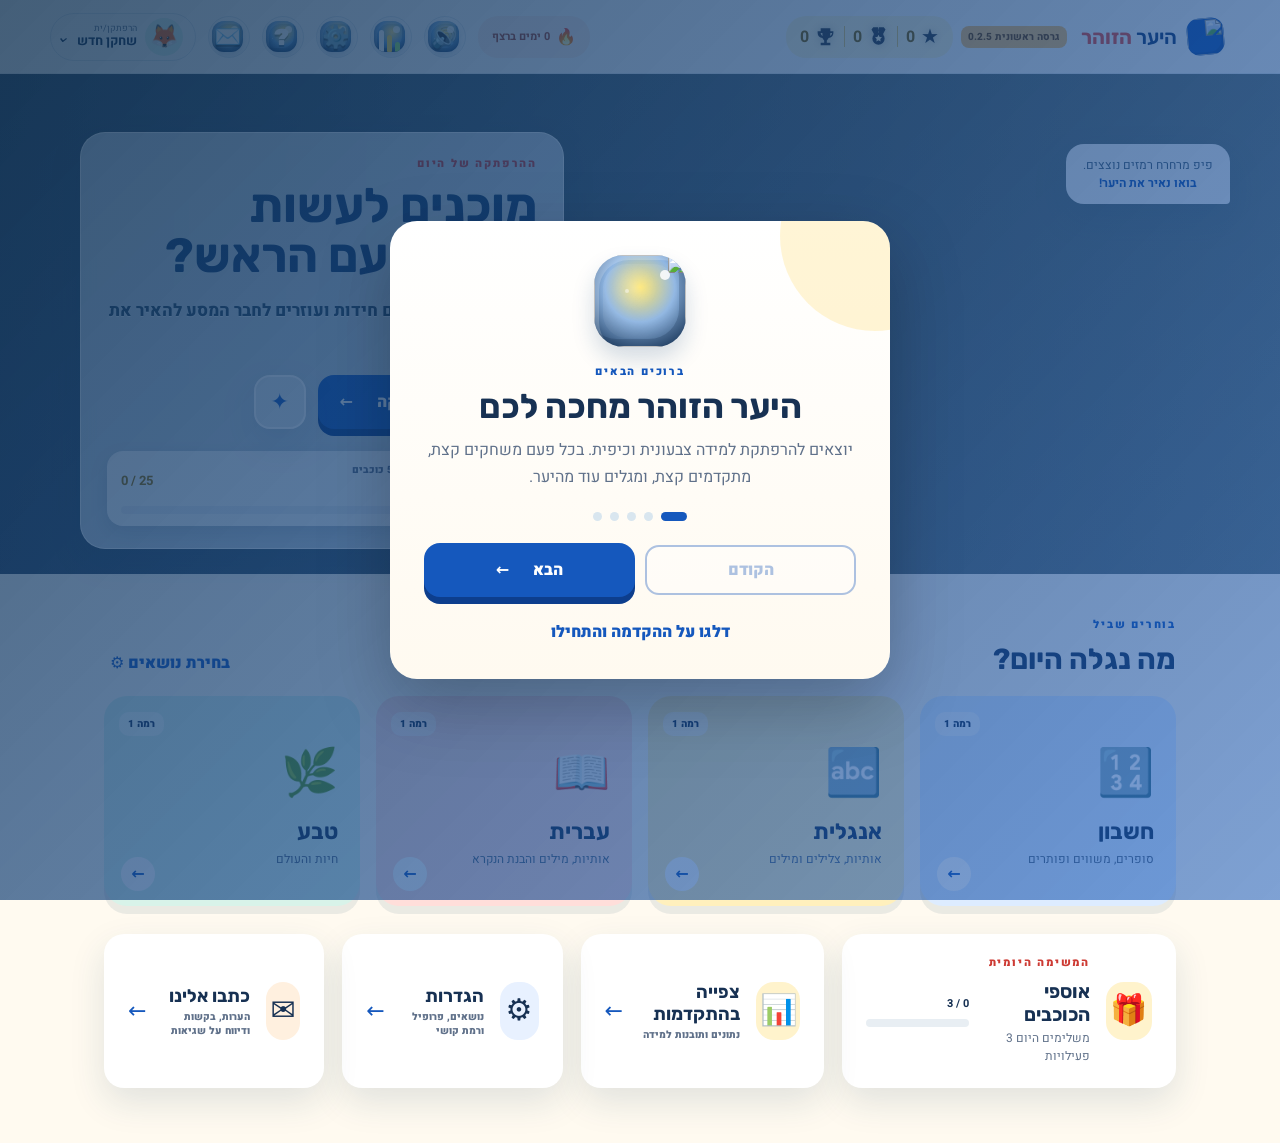
==== index.html @ b0df906d "Release 0.2.5: refine sharing prompts and game labels" ====
<!doctype html>
<html lang="he" dir="rtl">
<head>
  <meta charset="UTF-8">
  <meta name="viewport" content="width=device-width, initial-scale=1.0">
  <meta name="theme-color" content="#185abd">
  <meta name="apple-mobile-web-app-capable" content="yes">
  <meta name="apple-mobile-web-app-status-bar-style" content="default">
  <meta name="apple-mobile-web-app-title" content="היער הזוהר">
  <title>ההרפתקה ביער הזוהר</title>
  <link rel="icon" type="image/png" href="assets/app-icon-star-forest.png">
  <link rel="apple-touch-icon" href="assets/app-icon-star-forest.png">
  <link rel="manifest" href="manifest.webmanifest?v=0.2.5">
  <link rel="preconnect" href="https://fonts.googleapis.com">
  <link rel="preconnect" href="https://fonts.gstatic.com" crossorigin>
  <link href="https://fonts.googleapis.com/css2?family=Heebo:wght@500;600;700;800;900&family=Rubik:wght@600;700;800;900&display=swap" rel="stylesheet">
<link rel="stylesheet" href="styles.css?build=0.2.5">
<link rel="stylesheet" href="share.css?build=0.2.5">
</head>
<body>
  <div id="app">
    <header class="topbar">
      <div class="brand-group">
        <button class="brand" data-go="home" aria-label="חזרה לבית">
          <span class="brand-mark"><img src="assets/app-icon-star-forest.png" alt=""></span>
          <span>היער <b>הזוהר</b></span>
        </button>
        <span class="header-version"><span class="version-label">גרסה ראשונית </span><span id="appVersion"></span></span>
        <span class="header-rewards-slot" id="headerRewardsSlot"></span>
      </div>
      <div class="top-actions">
        <div class="streak-chip" title="רצף הרפתקאות"><span>🔥</span><b class="streak-text" id="streakText">0 ימים ברצף</b></div>
        <div class="star-chip" title="כוכבים, מדליות וגביעים"><span class="star-symbol">★</span><b id="starCount">0</b><span class="reward-divider"></span><span class="award-icon medal-symbol" aria-hidden="true"><svg viewBox="0 0 48 48"><path d="M12 3h11l2 14-9 6L8 8zM36 3H25l-2 14 9 6 8-15z"/><circle cx="24" cy="29" r="14"/><path class="award-cutout" d="m24 20 2.5 5 5.5.8-4 3.9.9 5.5-4.9-2.6-4.9 2.6.9-5.5-4-3.9 5.5-.8z"/></svg></span><b id="headerMedalCount">0</b><span class="reward-divider"></span><span class="award-icon trophy-symbol" aria-hidden="true"><svg viewBox="0 0 48 48"><path d="M13 5h22v7h7v4c0 7-4.8 11-11 11.7A12 12 0 0 1 27 33v5h8v6H13v-6h8v-5a12 12 0 0 1-4-5.3C10.8 27 6 23 6 16v-4h7zm0 11c0 3.4 1.9 5.5 4.9 6.5A13.2 13.2 0 0 1 17 16zm22 0c0 2.2-.3 4.4-.9 6.5 3-1 4.9-3.1 4.9-6.5z"/></svg></span><b id="headerTrophyCount">0</b></div>
        <button class="icon-btn sound-toggle" aria-label="הפעלת או השתקת צלילים"></button>
        <button class="icon-btn header-tool" id="headerProgressButton" aria-label="צפייה בהתקדמות" title="צפייה בהתקדמות"><span class="magic-icon magic-progress" aria-hidden="true"><i></i><i></i><i></i></span></button>
        <button class="icon-btn header-tool" id="headerSettingsButton" aria-label="הגדרות" title="הגדרות"><span class="magic-icon magic-settings" aria-hidden="true"></span></button>
        <button class="icon-btn header-tool" id="headerHelpButton" aria-label="עזרה ומידע" title="עזרה ומידע"><span class="magic-icon magic-help" aria-hidden="true">?</span></button>
        <button class="icon-btn header-tool" id="headerContactButton" aria-label="כתבו אלינו" title="כתבו אלינו"><span class="magic-icon magic-mail" aria-hidden="true"></span></button>
        <button class="profile-pill" id="profileButton">
          <span class="mini-avatar" id="miniAvatar">🦊</span>
          <span><small>הרפתקן/ית</small><b id="profileName">שחקן חדש</b></span>
          <i aria-hidden="true">⌄</i>
        </button>
      </div>
    </header>

    <main>
      <section id="homeScreen" class="screen active">
        <div class="hero">
          <div class="hero-copy">
            <span class="eyebrow">ההרפתקה של היום</span>
            <h1>מוכנים לעשות<br><em>קסמים</em> עם הראש?</h1>
            <p id="heroBuddyText">בוחרים שביל, פותרים חידות ועוזרים לחבר המסע להאיר את היער הזוהר!</p>
            <div class="hero-actions">
              <button class="primary-btn" id="continueButton">ממשיכים בהרפתקה <span>←</span></button>
              <button class="round-btn" id="randomButton" aria-label="הפתיעו אותי">✦</button>
            </div>
            <div class="goal-progress">
              <div><span id="homeGoalEyebrow">🏅 היעד הבא · 🏆 גביע כל 50 כוכבים</span><b id="homeGoalLabel">מדליה ב־25 כוכבים</b></div>
              <strong id="homeGoalCount">0 / 25</strong>
              <div class="bar"><i id="homeGoalBar"></i></div>
            </div>
          </div>
          <div class="speech-bubble">היי, הרפתקנים!<br><b>בואו נמצא 3 כוכבים!</b></div>
        </div>

        <div class="content-wrap">
          <div class="section-heading">
            <div><span class="eyebrow blue">בוחרים שביל</span><h2>מה נגלה היום?</h2></div>
            <button class="text-btn" id="customizeSubjects">בחירת נושאים ⚙</button>
          </div>
          <div class="subject-grid" id="subjectGrid"></div>

          <div class="lower-grid home-tools-grid">
            <article class="daily-card">
              <div class="daily-icon">🎁</div>
              <div><span class="eyebrow">המשימה היומית</span><h3>אוספי הכוכבים</h3><p>משלימים היום 3 פעילויות</p></div>
              <div class="daily-progress"><b id="dailyDone">0 / 3</b><div class="bar"><i id="dailyBar"></i></div></div>
            </article>
            <button class="grownups-card" id="progressButton">
              <span class="grownups-icon">📊</span>
              <span><b>צפייה בהתקדמות</b><small>נתונים ותובנות למידה</small></span>
              <i>←</i>
            </button>
            <button class="grownups-card settings-card" id="settingsButton">
              <span class="grownups-icon">⚙️</span>
              <span><b>הגדרות</b><small>נושאים, פרופיל ורמת קושי</small></span>
              <i>←</i>
            </button>
            <button class="grownups-card contact-card" id="contactButton">
              <span class="grownups-icon">✉️</span>
              <span><b>כתבו אלינו</b><small>הערות, בקשות ודיווח על שגיאות</small></span>
              <i>←</i>
            </button>
          </div>
        </div>
      </section>

      <section id="gameScreen" class="screen game-screen">
        <div class="game-shell">
          <div class="game-header">
            <button class="back-btn" data-game-back>→</button>
            <div class="level-meta"><span id="gameSubject">שביל החשבון</span><b id="gameLevel">שלב 1 · אחו המספרים</b></div>
            <div class="question-progress"><span id="questionLabel">1 מתוך 5</span><div class="bar"><i id="questionBar"></i></div></div>
          </div>
          <div class="game-card">
            <div class="game-buddy-panel">
              <div class="game-buddy-main"><span id="gameBuddyIcon">🦊</span><div><b id="gameBuddyName">פיפ השועל</b><small id="gameBuddyLine">מחפש הפתעות ביער.</small></div></div>
              <div class="game-buddy-friends" id="gameBuddyFriends" aria-label="חברים פתוחים לבחירה"></div>
            </div>
            <div class="pip-corner">🦊</div>
            <span class="eyebrow blue" id="questionType">סופרים ובוחרים</span>
            <h2 id="questionText">כמה כוכבים אתם רואים?</h2>
            <div id="questionVisual" class="question-visual"></div>
            <div id="answerGrid" class="answer-grid"></div>
            <div id="feedback" class="feedback"></div>
          </div>
        </div>
      </section>

      <section id="dashboardScreen" class="screen dashboard-screen">
        <div class="dashboard-wrap">
          <div class="dashboard-head">
            <button class="back-btn" data-go="home">→</button>
            <div><span class="eyebrow blue">התקדמות</span><h1>מסע הלמידה</h1><p id="dashboardSubtitle">תמונה של ההתקדמות האחרונה.</p></div>
            <div class="dashboard-actions">
              <button class="outline-btn" id="printReport">הדפסת דוח</button>
            </div>
          </div>
          <div class="stat-grid">
            <article><span>⭐</span><small>כוכבים שנאספו</small><b id="dashStars">0</b></article>
            <article><span>🎯</span><small>שאלות שנענו</small><b id="dashQuestions">0</b></article>
            <article><span>🌱</span><small>דיוק</small><b id="dashAccuracy">—</b></article>
            <article><span>⏱️</span><small>זמן למידה</small><b id="dashTime">0 דקות</b></article>
          </div>
          <article class="panel trophy-panel">
            <div class="trophy-stack"><b id="trophyCount">0</b><span>🏆</span></div>
            <div class="trophy-copy"><span class="eyebrow blue">יעדי הכוכבים</span><h2 id="trophyTitle">בדרך לגביע הראשון</h2><p id="trophyText">עוד 50 כוכבים והגביע הראשון שלכם!</p><div class="reward-goals"><small class="medal-total" id="dashboardMedalCount">🏅 0 מדליות</small><small class="next-medal-goal" id="dashboardNextMedal">עוד 25 כוכבים למדליה הבאה</small></div><div class="bar"><i id="trophyBar"></i></div></div>
          </article>
          <article class="panel buddy-progress-panel">
            <div class="buddy-progress-icon" id="dashboardBuddyIcon">🦊</div>
            <div class="buddy-progress-copy">
              <span class="eyebrow blue">החבר למסע</span>
              <h2 id="dashboardBuddyName">פיפ השועל</h2>
              <p id="dashboardBuddyText">מחפש הפתעות ביער.</p>
              <div class="buddy-rewards"><span id="dashboardBuddyAbility">יכולת: סקרנות</span><span id="dashboardBuddyAccessory">אביזר: עדיין אין</span></div>
              <div class="buddy-accessory-collection" id="dashboardBuddyAccessories"></div>
            </div>
          </article>
          <div class="dashboard-grid">
            <article class="panel"><div class="panel-title"><div><span class="eyebrow blue">מקצועות</span><h2>התקדמות לפי שביל</h2></div><span>השבוע</span></div><div id="subjectProgress"></div></article>
            <article class="panel"><div class="panel-title"><div><span class="eyebrow blue">רגעים אחרונים</span><h2>יומן ההרפתקאות</h2></div></div><div id="activityLog"></div></article>
          </div>
          <article class="panel insight-panel"><div class="insight-icon">💡</div><div><span class="eyebrow" id="insightEyebrow">הפתק של חבר המסע</span><h3 id="insightTitle">מוכנים להרפתקה הראשונה</h3><p id="insightText">השלימו שביל וחבר המסע ישתף כאן תובנה על הלמידה.</p></div></article>
        </div>
      </section>

      <section id="settingsScreen" class="screen dashboard-screen">
        <div class="dashboard-wrap">
          <div class="dashboard-head settings-head">
            <button class="back-btn" data-go="home">→</button>
            <div><span class="eyebrow blue">הגדרות</span><h1>מתאימים את המסע</h1><p id="settingsSubtitle">ההגדרות של ההרפתקן או ההרפתקנית.</p></div>
          </div>

          <article class="panel privacy-settings-panel privacy-settings-first">
            <div><span class="eyebrow blue">פרטיות ונתוני שימוש</span><h2>עוזרים לשפר את היער הזוהר?</h2><p id="analyticsConsentText">נתוני שימוש אינם נאספים. באישור של מבוגר אפשר לאסוף נתונים כלליים בלבד כדי לעזור לשפר את המשחק.</p></div>
            <div class="settings-data-actions"><button class="outline-btn" id="analyticsConsentButton">בחירה לגבי נתוני שימוש</button><button class="text-btn" id="privacyPolicyButton">מדיניות הפרטיות</button></div>
          </article>

          <div class="settings-shortcuts">
            <button class="settings-shortcut install-shortcut" data-install-app><span>📲</span><b data-install-label>התקנת האפליקציה</b><small data-install-hint>הוספה למסך הבית</small></button>
            <button class="settings-shortcut" id="settingsSubjects"><span>🧭</span><b>בחירת נושאים</b><small>(כדי להוסיף או להוריד משחקים, המשיכו לגלול)</small></button>
          </div>

          <article class="panel settings-users-panel">
            <div><span class="eyebrow blue">שחקנים</span><h2>ניהול שחקנים</h2><p id="settingsUsersText">אפשר להוסיף שחקן, לעבור בין שחקנים, או למחוק שחקן שלא משחק יותר.</p></div>
            <div class="settings-user-actions">
              <button class="outline-btn" id="settingsSwitchUser">החלפת שחקן</button>
              <button class="outline-btn" id="settingsAddUser">הוספת שחקן</button>
              <button class="quiet-danger" id="settingsDeleteUser">מחיקת השחקן הנוכחי</button>
            </div>
          </article>

          <div class="settings-shortcuts">
            <button class="settings-shortcut" id="settingsSound"><span>🔊</span><b>צלילים</b><small id="settingsSoundLabel">הצלילים פעילים</small></button>
            <button class="settings-shortcut" id="settingsHelp"><span>❓</span><b>עזרה ומידע</b><small>איך משחקים, מתקדמים וזוכים</small></button>
            <button class="settings-shortcut" id="settingsPrivacy"><span>🔒</span><b>פרטיות</b><small>מדיניות פרטיות ונתוני שימוש</small></button>
            <button class="settings-shortcut" id="settingsIntro"><span>🌟</span><b>הצגה חוזרת של ההסבר</b><small>מסכי פתיחה קצרים של המשחק</small></button>
          </div>

          <article class="panel data-settings-panel">
            <div><span class="eyebrow blue">נתוני הלמידה</span><h2>שמירה וניהול</h2><p>אפשר לשמור עותק של ההתקדמות או להתחיל מחדש.</p></div>
            <div class="settings-data-actions">
              <button class="outline-btn" id="exportReport">ייצוא נתונים</button>
              <button class="outline-btn" id="importReport">ייבוא נתונים</button>
              <input class="hidden" id="importReportFile" type="file" accept="application/json,.json">
              <button class="quiet-danger" id="resetProgress">איפוס התקדמות</button>
              <button class="quiet-danger" id="deleteAllData">מחיקת כל הנתונים מהמכשיר</button>
            </div>
          </article>

          <article class="panel difficulty-panel">
            <div class="panel-title"><div><span class="eyebrow blue">התאמת משחקים</span><h2>מה מתאים לילד?</h2><p>אפשר להתאים רמה, להסתיר משחק או להחזיר אותו בכל זמן.</p></div></div>
            <div id="difficultyControls"></div>
          </article>

        </div>
      </section>

      <section id="helpScreen" class="screen dashboard-screen help-screen">
        <div class="dashboard-wrap">
          <div class="dashboard-head">
            <button class="back-btn" data-go="home">→</button>
            <div><span class="eyebrow blue">עזרה ומידע</span><h1>הסברים על המשחק</h1><p>כל מה שצריך לדעת כדי ללמוד, לשחק ולהאיר את היער.</p></div>
          </div>

          <div class="help-grid">
            <article class="panel help-card"><span class="help-icon">🌱</span><div><h2>איך נולד המשחק</h2><p>היער הזוהר נולד מרעיון של יוסי גלס, ופותח יחד עם Codex של OpenAI. המשחק התפתח צעד אחר צעד בעזרת הכוונה, בדיקות, שבחים, תיקונים — וגם כמה גערות ידידותיות כשהיה צריך.</p></div></article>
            <article class="panel help-card updates-help-card"><span class="help-icon">✉️</span><div><h2>עדכונים מהיער הזוהר</h2><p>רוצים לקבל עדכונים על היער הזוהר ועל משחקים נוספים, אם יהיו כאלה?</p><a class="outline-btn updates-signup-link" href="updates.html">להרשמה לעדכונים</a></div></article>
            <article class="panel help-card"><span class="help-icon">👤</span><div><h2>שחקנים</h2><p>לכל ילד וילדה אפשר ליצור שחקן נפרד עם שם, גיל וחבר למסע. ההתקדמות, הכוכבים ורמות הקושי נשמרים בנפרד לכל שחקן.</p><p>בחירה בשחקן אחר תעביר לדף הבית שלו. בחירה מחדש בשחקן הפעיל תשאיר אתכם במסך הנוכחי.</p></div></article>
            <article class="panel help-card"><span class="help-icon">💾</span><div><h2>שמירה במכשיר</h2><p>פרטי השחקנים וההתקדמות נשמרים רק בדפדפן ובמכשיר שבו משחקים. במכשיר או בדפדפן אחר יהיה צורך ליצור את השחקנים מחדש, משום שכרגע אין סנכרון בין מכשירים.</p><p>אפשר לייצא עותק גיבוי מההגדרות ולייבא אותו למכשיר אחר. אפשר גם למחוק את כל הנתונים מהמכשיר בכל עת.</p></div></article>
            <article class="panel help-card"><span class="help-icon">📷</span><div><h2>תמונת השחקן/ית</h2><p>אפשר להוסיף תמונה של השחקן או השחקנית בעת יצירת שחקן חדש או בעריכת הפרטים בהגדרות. התמונה תוצג למעלה במקום אייקון חבר המסע.</p><p>התמונה נשמרת רק במכשיר שבו נוספה, ואינה נשלחת לאתר או לאף שירות חיצוני. אפשר להחליף או להסיר אותה בכל עת. חבר המסע ימשיך להופיע במהלך המשחקים.</p></div></article>

            <article class="panel help-card"><span class="help-icon">🗑️</span><div><h2>מחיקת נתונים</h2><p>במסך ההגדרות אפשר לאפס את ההתקדמות של שחקן אחד, או למחוק את כל הנתונים מהמכשיר. מחיקה מלאה כוללת שחקנים, תמונות, התקדמות והגדרות ואינה ניתנת לביטול.</p></div></article>

            <article class="panel help-card"><span class="help-icon">🧭</span><div><h2>בחירת נושאים</h2><p>אפשר לבחור מספרים או חשבון, אנגלית, עברית, טבע וחשיבה. המשחקים מותאמים לגיל, ומשחקים חדשים נפתחים ככל שעולים בגיל.</p></div></article>

            <article class="panel help-card"><span class="help-icon">🎮</span><div><h2>משחקים ורמות</h2><p>לכל משחק יש רמות קושי. נקודת ההתחלה נקבעת לפי גיל הילד.</p><p>במסך ההגדרות אפשר לבחור לכל משחק <b>קל יותר</b>, <b>מתאים</b> או <b>קשה יותר</b>. ברמה הראשונה או ברמה הכי גבוהה שקיימת האפשרות שאינה זמינה תופיע מעומעמת. מספר הרמות אינו זהה בכל המשחקים.</p></div></article>

            <article class="panel help-card reward-help-card"><span class="help-icon">⭐</span><div><h2>כוכבים, מדליות וגביעים</h2><p>על כל 25 כוכבים מקבלים מדליה חדשה, ועל כל 50 כוכבים מקבלים גם גביע חדש.</p><p>צבע הכוכבים, המדליות והגביעים משתנה בכל גביע שני — כלומר בכל 100 כוכבים. מתחילים בצבע פחם, ובהמשך עוברים לכסף, ברונזה, זהב, אמרלד, ספיר, סגול, אודם ולבסוף טורקיז בדרגת אגדה. שינויי הצבע נמשכים עד הגביע ה־16; אחריו הצבע נשאר טורקיז.</p><p>כאשר מגיעים למדליה או לגביע, מופיעה אנימציית הישג קצרה וחגיגית. בכל שינוי צבע מופיעה אנימציה מיוחדת יותר.</p><div class="help-reward-example"><span>★</span><b>108</b><i></i><span>🏅</span><b>4</b><i></i><span>🏆</span><b>2</b></div></div></article>

            <article class="panel help-card"><span class="help-icon">🔥</span><div><h2>רצף ימי תרגול</h2><p>סמל האש מציג כמה ימים ברצף תרגל הילד באפליקציה. תרגול קצר בכל יום עוזר לשמור על הרצף ולחזק את מה שנלמד.</p></div></article>

            <article class="panel help-card"><span class="help-icon">📊</span><div><h2>צפייה בהתקדמות</h2><p>כאן אפשר לראות כמה כוכבים וגביעים נאספו, באילו נושאים שיחקו, אילו משחקים הושלמו ומהי הרמה הנוכחית.</p></div></article>

            <article class="panel help-card"><span class="help-icon">⚙️</span><div><h2>הגדרות</h2><p>אפשר לבחור נושאי לימוד, להתאים את רמת הקושי, להסתיר משחקים ולהחזיר אותם, לשנות שם, גיל וחבר למסע, ולהוסיף או למחוק שחקנים.</p></div></article>

            <article class="panel help-card"><span class="help-icon">👁️</span><div><h2>הסתרה והחזרה של משחקים</h2><p>במסך ההגדרות אפשר לבחור „הסתרת המשחק”. המשחק לא יופיע בבחירת המשחקים או ב„הפתיעו אותי”, אך הוא אינו נמחק וההתקדמות בו נשמרת.</p><p>כדי להציג אותו שוב, לחצו על „החזרת המשחק”. ההסתרה וההחזרה נשמרות בנפרד לכל ילד.</p></div></article>

            <article class="panel help-card"><span class="help-icon">🔊</span><div><h2>צלילים</h2><p>אפשר להפעיל או להשתיק את צלילי המשחק באמצעות סמל הרמקול. במשחקי אנגלית מסוימים אפשר ללחוץ על סמל השמע כדי לשמוע מילה או צליל באנגלית.</p></div></article>

            <article class="panel help-card install-help-card"><span class="help-icon">📲</span><div><h2>התקנת האפליקציה</h2><p>אפשר להתקין את היער הזוהר במסך הבית ולפתוח אותו כמו אפליקציה רגילה.</p><p>ב־Chrome באנדרואיד, לפעמים אפשר להתקין מיד מתוך האפליקציה, ולפעמים האפשרות מופיעה רק בתפריט ⋮ של הדפדפן. אם האפליקציה הוסרה לאחרונה, ייתכן שהדפדפן עדיין יזכור אותה לזמן קצר. במקרה כזה כדאי לרענן את הדף או לנסות שוב מאוחר יותר.</p><ul class="help-steps"><li><b>ב־Chrome באנדרואיד:</b> לחצו על כפתור „התקנת האפליקציה” למטה. אם הוא אינו מופיע, פתחו את תפריט שלוש הנקודות ⋮ ובחרו „התקנת האפליקציה” או „הוספה למסך הבית”.</li><li><b>ב־Safari באייפון:</b> לחצו על כפתור השיתוף ובחרו „הוספה למסך הבית”.</li></ul><button class="outline-btn install-help-button" data-install-app><span data-install-label>התקנת האפליקציה</span></button></div></article>
            <article class="panel help-card privacy-help-card"><span class="help-icon">🔒</span><div><h2>פרטיות ונתוני שימוש</h2><p>נתוני שימוש כלליים נאספים רק אם מבוגר אישר זאת בהגדרות. לא נשלחים שמות שחקנים, גיל, תמונות, תשובות או תוכן הודעות.</p><button class="text-btn" id="helpPrivacyButton">למדיניות הפרטיות</button></div></article>
          </div>
        </div>
      </section>

      <section id="privacyScreen" class="screen dashboard-screen privacy-screen">
        <div class="dashboard-wrap">
          <div class="dashboard-head"><button class="back-btn" id="privacyBack">→</button><div><span class="eyebrow blue">פרטיות</span><h1>מדיניות הפרטיות</h1><p>עודכן לאחרונה: 18 ביולי 2026</p></div></div>
          <div class="privacy-policy">
            <article class="panel"><h2>מה נשמר במכשיר?</h2><p>המשחק שומר בדפדפן ובמכשיר בלבד את פרטי השחקנים, ההתקדמות, ההגדרות ותמונת שחקן שנבחרה. הנתונים אינם נשלחים אלינו ואינם מסתנכרנים למכשירים אחרים.</p><p>אפשר לייצא גיבוי, לייבא אותו למכשיר אחר, או למחוק את כל הנתונים מהמכשיר בהגדרות.</p></article>
            <article class="panel"><h2>נתוני שימוש כלליים</h2><p>איסוף נתוני שימוש באמצעות Google Analytics נעשה רק לאחר אישור מפורש של מבוגר בהגדרות. הנתונים עוזרים לאסוף סטטיסטיקה על, למשל, פתיחת האפליקציה, מעבר מסך, התחלת וסיום משחק, לחיצה על התקנה ושליחת פנייה.</p><p>לא נשלחים ל־Google Analytics שמות שחקנים, גיל, תמונות, תשובות, תוכן הודעות או מזהים אישיים של ילדים. אפשר להפסיק את האיסוף בכל עת בהגדרות.</p></article>
            <article class="panel"><h2>פניות ועדכונים</h2><p>בטופס „כתבו אלינו” אפשר לשלוח שם, כתובת מייל והודעה. הטופס נשלח דרך Formspree, ולכן מידע שתבחרו לשלוח עשוי להיות מעובד גם מחוץ לישראל. אל תשלחו פרטים אישיים על ילדים.</p><p>כתובת מייל תשמש למענה לפנייה, ורק אם תסמנו זאת — גם לעדכונים על המשחק. אפשר לבקש להסיר את הכתובת מרשימת העדכונים בכל עת.</p></article>
          </div>
        </div>
      </section>

      <section id="contactScreen" class="screen dashboard-screen contact-screen">
        <div class="dashboard-wrap">
          <div class="dashboard-head">
            <button class="back-btn" data-go="home">→</button>
            <div><span class="eyebrow blue">כתבו אלינו</span><h1>הערות? רעיונות לעוד משחקים? מצאתם שגיאות במשחק?</h1><p>נשמח לשמוע כדי לשפר את היער הזוהר.</p></div>
          </div>

          <article class="panel contact-panel">
            <form id="contactForm" class="contact-form">
              <label>שם
                <input id="contactName" name="name" type="text" autocomplete="name" placeholder="שם">
              </label>
              <label>כתובת מייל
                <input id="contactEmail" name="email" type="email" autocomplete="email" placeholder="name@example.com">
              </label>
              <label class="contact-updates-choice"><input id="contactUpdates" name="updates" type="checkbox"><span><b>אפשר לשלוח לי עדכונים על היער הזוהר ועל משחקים נוספים, אם יהיו כאלה.</b><small>לאחר שליחת ההודעה ייפתח עמוד הרשמה מאובטח.</small></span></label>
              <a class="updates-direct-signup" href="updates.html">✉️ רוצים לקבל עדכונים בלי לשלוח הודעה? להרשמה לעדכונים</a>
              <label class="contact-message-label">מה תרצו לכתוב לנו?
                <textarea id="contactMessage" name="message" rows="8" placeholder="כתבו כאן הערה, בקשה או תיאור של שגיאה שמצאתם במשחק"></textarea>
              </label>
              <p class="formspree-note">ההודעה תישלח אלינו דרך Formspree. אל תכתבו מידע אישי על ילדים. כתובת המייל תשמש לחזרה אליכם, ורק לעדכונים אם בחרתם בכך.</p>
              <p id="contactStatus" class="contact-status" aria-live="polite"></p>
              <button class="primary-btn contact-submit" type="submit">שלח</button>
            </form>
          </article>
        </div>
      </section>

      <section id="adventureScreen" class="screen dashboard-screen picker-screen">
        <div class="dashboard-wrap">
          <div class="dashboard-head">
            <button class="back-btn" data-adventure-back aria-label="חזרה לדף הבית">→</button>
            <div><span class="eyebrow blue">בוחרים הרפתקה</span><h1>באיזה נושא משחקים?</h1><p>בחרו שביל כדי להתחיל.</p></div>
          </div>
          <div id="adventureChoices" class="adventure-choices screen-choices"></div>
        </div>
      </section>

      <section id="gamePickerScreen" class="screen dashboard-screen picker-screen">
        <div class="dashboard-wrap">
          <div class="dashboard-head">
            <button class="back-btn" data-game-picker-back aria-label="חזרה לבחירת נושאים">→</button>
            <div><span class="eyebrow blue">בוחרים משחק</span><h1 id="gamePickerTitle">מספרים</h1><p id="gamePickerSubtitle">בחרו משחק</p></div>
          </div>
          <div id="gameChoices" class="game-choices screen-choices"></div>
        </div>
      </section>

    </main>

    <div class="modal-backdrop intro-backdrop" id="introModal">
      <div class="modal intro-modal">
        <div class="intro-icon" id="introIcon">🌟</div>
        <span class="eyebrow blue" id="introEyebrow">ברוכים הבאים</span>
        <h2 id="introTitle">היער הזוהר מחכה לכם</h2>
        <p id="introText">יוצאים להרפתקת למידה צבעונית וכיפית.</p>
        <div class="intro-dots" id="introDots"></div>
        <div class="intro-actions">
          <button type="button" class="text-btn" data-intro-skip>דלגו על ההקדמה והתחילו</button>
          <button type="button" class="outline-btn" data-intro-prev>הקודם</button>
          <button type="button" class="primary-btn" data-intro-next>הבא <span>←</span></button>
          <button type="button" class="primary-btn hidden" data-intro-start>מתחילים <span>←</span></button>
        </div>
      </div>
    </div>

    <div class="modal-backdrop" id="profileModal">
      <div class="modal profile-modal">
        <button class="modal-close" data-close="profileModal">×</button>
        <span class="eyebrow blue">מי יוצא להרפתקה?</span>
        <h2>בוחרים שחקנית או שחקן</h2>
        <div id="profilesList" class="profiles-list"></div>
        <button class="add-profile" id="addProfileButton">＋ הוספת שחקנית או שחקן</button>
      </div>
    </div>

    <div class="modal-backdrop" id="createModal">
      <form class="modal create-modal" id="createForm">
        <button type="button" class="modal-close" data-close="createModal">×</button>
        <span class="eyebrow blue" id="profileFormEyebrow">הרפתקן חדש!</span>
        <h2 id="profileFormTitle">יוצרים פרופיל לילד/ה</h2>
        <label>שם:<input id="childName" maxlength="16" placeholder="למשל: הראל" required></label>
        <div class="profile-photo-control">
          <b>תמונה של השחקן/ית</b>
          <div class="profile-photo-row">
            <span class="profile-photo-preview" id="profilePhotoPreview" aria-hidden="true">🦊</span>
            <label class="photo-picker-btn">בחירת תמונה<input id="profilePhotoInput" type="file" accept="image/*"></label>
            <button type="button" class="text-btn hidden" id="removeProfilePhoto">הסרת התמונה</button>
          </div>
          <small>התמונה נשמרת רק במכשיר הזה.</small>
        </div>
        <div class="profile-choice-group"><span>גיל:</span><div class="age-options" id="ageOptions"></div></div>
        <div class="profile-choice-group"><span>בוחרים חבר למסע</span><div class="buddy-options" id="buddyOptions"></div><p class="buddy-unlock-hint" id="buddyUnlockHint">מתחילים עם 4 חברים. כל גביע פותח חבר נוסף למסע.</p></div>
        <button class="primary-btn full" id="profileSubmit" type="submit">יוצאים לדרך <span>←</span></button>
        <button class="danger-btn hidden" id="deleteProfile" type="button">מחיקת הפרופיל</button>
      </form>
    </div>

    <div class="modal-backdrop" id="subjectModal">
      <div class="modal subject-modal">
        <button class="modal-close" data-close="subjectModal">×</button>
        <span class="eyebrow blue">הנושאים שלי</span>
        <h2>בוחרים נושאים אהובים</h2>
        <p>בחרו לפחות נושא אחד. אפשר לשנות בכל זמן.</p>
        <div id="subjectToggles" class="subject-toggles"></div>
        <button class="primary-btn full" id="saveSubjects">שמירת הנושאים שלי</button>
      </div>
    </div>

    <div class="modal-backdrop" id="celebrationModal">
      <div class="modal celebration-modal">
        <div class="confetti">★ ✦ ● ★ ✦</div>
        <div class="celebrate-buddy" id="celebrateBuddy">🦊</div>
        <span class="eyebrow">השביל הושלם!</span>
        <h2 id="earnedStarsTitle">אספתם 3 כוכבים</h2>
        <p id="finishEncouragement" class="hidden"></p>
        <section class="game-share-card hidden" data-game-share-card aria-labelledby="gameShareTitle">
          <span class="share-parent-label">להורה</span>
          <h3 id="gameShareTitle">רוצים לשתף את ההישג?</h3>
          <p class="share-preview" data-share-preview></p>
          <button class="primary-btn full share-main-btn" type="button" data-share-achievement>שתפו את ההישג <span>↗</span></button>
          <div class="share-choice-row">
            <button class="text-btn" type="button" data-share-next>אולי במדליה הבאה</button>
            <button class="text-btn share-never-btn" type="button" data-share-never>לא תודה</button>
          </div>
          <p class="share-status" data-share-status aria-live="polite"></p>
        </section>
        <button class="outline-btn full hidden" id="celebrationUpdatesButton" type="button">רוצים לקבל עדכונים?</button>
        <button class="primary-btn full" data-game-finished-return data-close="celebrationModal">בחירת משחק נוסף <span>←</span></button>
      </div>
    </div>

    <div class="modal-backdrop" id="milestoneModal">
      <div class="modal milestone-modal">
        <div class="milestone-rays">✦ ★ ✦ ★ ✦</div>
        <span class="eyebrow">הגעת ליעד!</span>
        <h2 id="milestoneTitle">היער כולו זוהר!</h2>
        <div class="achievement-rewards" id="milestoneRewards"></div>
        <p id="milestoneText">אספתם 50 כוכבים וזכיתם בגביע חדש. איזו הרפתקה אדירה!</p>
        <section class="game-share-card hidden" data-game-share-card aria-labelledby="milestoneShareTitle">
          <span class="share-parent-label">להורה</span>
          <h3 id="milestoneShareTitle">רוצים לשתף את ההישג?</h3>
          <p class="share-preview" data-share-preview></p>
          <button class="primary-btn full share-main-btn" type="button" data-share-achievement>שתפו את ההישג <span>↗</span></button>
          <div class="share-choice-row">
            <button class="text-btn" type="button" data-share-next>אולי במדליה הבאה</button>
            <button class="text-btn share-never-btn" type="button" data-share-never>לא תודה</button>
          </div>
          <p class="share-status" data-share-status aria-live="polite"></p>
        </section>
        <button class="outline-btn full hidden" id="milestoneUpdatesButton" type="button">רוצים לקבל עדכונים?</button>
        <button class="primary-btn full hidden" data-milestone-continue>ממשיכים במשחק <span>←</span></button>
        <button class="primary-btn full" id="milestoneFinishedReturn" data-game-finished-return data-close="milestoneModal">ממשיכים למשחק הבא <span>←</span></button>
      </div>
    </div>

    <div class="modal-backdrop" id="difficultyPromptModal">
      <div class="modal difficulty-prompt-modal">
        <div class="difficulty-prompt-icon" id="difficultyPromptIcon">🚀</div>
        <span class="eyebrow blue" id="difficultyPromptEyebrow">מוכנים לאתגר חדש?</span>
        <h2 id="difficultyPromptTitle">שיחקת מצוין 4 פעמים!</h2>
        <p id="difficultyPromptText">רוצה לעלות רמה במשחק הזה?</p>
        <button class="primary-btn full" id="difficultyPromptAccept" type="button">כן, לעלות רמה</button>
        <button class="outline-btn full" id="difficultyPromptDecline" type="button">לא עכשיו</button>
      </div>
    </div>

    <div class="modal-backdrop" id="updatesModal">
      <div class="modal updates-modal">
        <button class="modal-close" data-close="updatesModal">×</button>
        <span class="eyebrow blue">נשארים בקשר</span>
        <h2>הגיע הגביע הראשון!</h2>
        <p>רוצים לקבל עדכונים על היער הזוהר?</p>
        <p class="updates-privacy">נשתמש בכתובת המייל רק לצורך עדכונים אלה.</p>
        <button class="primary-btn full" id="updatesSignupButton" type="button">להירשם לעדכונים</button>
        <button class="outline-btn full" data-close="updatesModal" type="button">לא עכשיו</button>
      </div>
    </div>

    <div class="modal-backdrop" id="analyticsConsentModal">
      <div class="modal analytics-consent-modal">
        <span class="eyebrow blue">פרטיות ונתוני שימוש</span>
        <h2>עוזרים לשפר את היער הזוהר?</h2>
        <p>באישור של מבוגר אפשר לאסוף נתוני שימוש כלליים כדי שנבין מה עובד טוב באפליקציה ומה כדאי לשפר.</p>
        <p class="updates-privacy">לא נשלחים שמות שחקנים, גיל, תמונות, תשובות או תוכן הודעות.</p>
        <button class="primary-btn full" id="analyticsConsentAccept" type="button">מאשר/ת נתוני שימוש כלליים</button>
        <button class="outline-btn full" id="analyticsConsentDecline" type="button">לא עכשיו</button>
      </div>
    </div>

    <div class="modal-backdrop" id="installModal">
      <div class="modal install-modal">
        <button class="modal-close" data-close="installModal">×</button>
        <span class="eyebrow blue">התקנת האפליקציה</span>
        <h2>מוסיפים למסך הבית</h2>
        <p class="install-modal-note">לא תמיד הדפדפן מציג כפתור התקנה מיד. אם לא נפתח חלון התקנה, פתחו את תפריט ⋮ בדפדפן ובחרו „התקנת האפליקציה” או „הוספה למסך הבית”.</p>
        <p class="install-modal-note">אם הסרתם את האפליקציה ועדיין מופיע שהיא מותקנת, בדרך כלל זה זיכרון זמני של הדפדפן. כדאי לרענן את הדף או לנסות שוב מאוחר יותר.</p>
        <div class="install-instructions">
          <section><span>🤖</span><div><b>ב־Chrome באנדרואיד</b><p>פתחו את תפריט שלוש הנקודות ⋮ ובחרו „התקנת האפליקציה” או „הוספה למסך הבית”.</p></div></section>
          <section><span>🍎</span><div><b>ב־Safari באייפון</b><p>לחצו על כפתור השיתוף ובחרו „הוספה למסך הבית”.</p></div></section>
        </div>
        <button class="primary-btn full" data-close="installModal">הבנתי</button>
      </div>
    </div>

  </div>
  <div class="orientation-hint" aria-live="polite">
    <div class="orientation-card">
      <span class="orientation-icon" aria-hidden="true">🔄📱</span>
      <h2>סובבו את המכשיר ויוצאים לדרך!</h2>
      <p>היער הזוהר בנוי למסך עומד (אנכי). כך רואים טוב יותר את השאלות, הכפתורים והחבר למסע.</p>
    </div>
  </div>
<script type="module" src="stats-client.js?build=0.2.5"></script>
<script src="games.js?build=0.2.5"></script>
<script src="difficulty-levels.js?build=0.2.5"></script>
<script src="expanded-question-banks.js?build=0.2.5"></script>
<script src="app.js?build=0.2.5"></script>
</body>
</html>
---- styles.css ----
:root{--blue:#1558bd;--blue-dark:#123b7a;--red:#ed493d;--yellow:#ffca3a;--teal:#1eaa9b;--cream:#fffaf0;--ink:#173153;--muted:#60718a;--card:#fff;--line:#dfe8ef;--shadow:0 14px 35px rgba(25,68,103,.13)}
html,body{max-width:100%;overflow-x:hidden}
*{box-sizing:border-box}body{margin:0;background:var(--cream);color:var(--ink);font-family:Nunito,system-ui,sans-serif}button,input{font:inherit}button{cursor:pointer}.topbar{height:74px;background:#fff;display:flex;align-items:center;justify-content:space-between;padding:0 max(24px,calc((100vw - 1180px)/2));position:sticky;top:0;z-index:20;border-bottom:1px solid #e7eef3}.brand{border:0;background:none;display:flex;align-items:center;gap:10px;color:var(--blue-dark);font-family:Fredoka;font-size:20px;font-weight:600}.brand b{color:var(--red)}.brand-mark{display:grid;place-items:center;width:37px;height:37px;border-radius:12px;background:var(--blue);color:#fff;font-size:23px;transform:rotate(-5deg);box-shadow:inset -3px -3px rgba(0,0,0,.08)}.top-actions{display:flex;align-items:center;gap:12px}.star-chip,.streak-chip{height:42px;border-radius:20px;background:#fff8db;display:flex;align-items:center;gap:6px;padding:0 14px;color:#815c00}.star-chip span{font-size:20px;color:#f7b500}.streak-chip{background:#fff0eb;color:#a5452f}.streak-chip small{font-size:10px;text-transform:uppercase}.icon-btn{width:42px;height:42px;border-radius:50%;border:1px solid var(--line);background:#fff}.profile-pill{height:48px;border:1px solid var(--line);background:#fff;border-radius:25px;padding:4px 12px 4px 5px;display:flex;align-items:center;gap:8px;color:var(--ink)}.mini-avatar{width:38px;height:38px;border-radius:50%;display:grid;place-items:center;background:#dff5ed;font-size:23px}.profile-pill>span:nth-child(2){display:flex;flex-direction:column;text-align:left;line-height:1.1}.profile-pill small{font-size:9px;color:var(--muted);text-transform:uppercase}.profile-pill b{font-size:13px}.screen{display:none}.screen.active{display:block}.hero{height:500px;background-image:linear-gradient(90deg,rgba(224,249,255,.94) 0%,rgba(224,249,255,.82) 35%,rgba(224,249,255,0) 63%),url("assets/brightwood-world.png");background-size:cover;background-position:center;position:relative}.hero-copy{position:absolute;left:max(40px,calc((100vw - 1120px)/2));top:76px;max-width:500px}.eyebrow{display:block;color:#cd3b34;font-weight:900;font-size:11px;letter-spacing:1.8px;margin-bottom:9px}.eyebrow.blue{color:var(--blue)}h1,h2,h3{font-family:Fredoka;margin:0}.hero h1{font-size:48px;line-height:1.04;color:#163c6d}.hero h1 em{font-style:normal;color:var(--red)}.hero p{font-size:17px;line-height:1.55;color:#506c83;max-width:430px}.hero-actions{display:flex;gap:12px;margin-top:24px}.primary-btn{border:0;border-radius:16px;background:var(--blue);color:#fff;font-weight:900;padding:15px 22px;box-shadow:0 7px 0 #0d3e8d;transition:.18s}.primary-btn:hover{transform:translateY(-2px);box-shadow:0 9px 0 #0d3e8d}.primary-btn:active{transform:translateY(4px);box-shadow:0 3px 0 #0d3e8d}.primary-btn span{margin-left:20px}.round-btn{border:2px solid #fff;background:#fff8;color:var(--blue);width:52px;border-radius:16px;font-size:22px;box-shadow:var(--shadow)}.speech-bubble{position:absolute;right:max(50px,calc((100vw - 1180px)/2));top:70px;background:#fff;border-radius:18px 18px 4px 18px;padding:12px 17px;color:#466077;font-size:12px;box-shadow:var(--shadow);text-align:center}.speech-bubble b{color:var(--blue)}.content-wrap{max-width:1120px;margin:0 auto;padding:42px 24px 55px}.section-heading{display:flex;justify-content:space-between;align-items:end;margin-bottom:20px}.section-heading h2{font-size:29px}.text-btn{border:0;background:none;color:var(--blue);font-weight:900}.subject-grid{display:grid;grid-template-columns:repeat(4,1fr);gap:16px}.subject-card{position:relative;min-height:210px;border:0;border-radius:23px;padding:22px;text-align:left;overflow:hidden;color:var(--ink);box-shadow:0 8px 0 rgba(30,67,103,.09);transition:.2s}.subject-card:hover{transform:translateY(-5px)}.subject-card .icon{font-size:46px;display:block;margin:11px 0}.subject-card h3{font-size:22px}.subject-card p{font-size:12px;margin:5px 0;color:#4f6680}.subject-card .level-chip{position:absolute;top:16px;right:15px;padding:5px 9px;border-radius:10px;background:#fff9;font-size:10px;font-weight:900}.subject-card .go{position:absolute;right:17px;bottom:15px;width:34px;height:34px;border-radius:50%;display:grid;place-items:center;background:#fff;color:var(--blue);font-weight:900}.subject-card.math{background:#ddecff}.subject-card.english{background:#fff0bd}.subject-card.reading{background:#ffdeda}.subject-card.nature{background:#d8f3e9}.lower-grid{display:grid;grid-template-columns:1.4fr 1fr;gap:18px;margin-top:28px}.daily-card,.grownups-card{min-height:105px;border-radius:20px;background:#fff;box-shadow:var(--shadow);display:flex;align-items:center;padding:20px 24px;gap:16px}.daily-icon,.grownups-icon{width:58px;height:58px;display:grid;place-items:center;border-radius:18px;background:#fff3cc;font-size:30px}.daily-card h3{font-size:19px}.daily-card p{font-size:12px;color:var(--muted);margin:3px 0}.daily-progress{margin-left:auto;width:130px}.daily-progress b{display:block;text-align:right;font-size:11px;margin-bottom:7px}.bar{height:8px;background:#e8eef3;border-radius:9px;overflow:hidden}.bar i{display:block;height:100%;width:0;background:var(--yellow);border-radius:9px;transition:.4s}.grownups-card{border:0;text-align:left;color:var(--ink)}.grownups-card>span:nth-child(2){display:flex;flex-direction:column}.grownups-card small{font-size:10px;color:var(--blue);font-weight:900;letter-spacing:1.2px}.grownups-card b{font-family:Fredoka;font-size:18px}.grownups-card>i{margin-left:auto;font-style:normal;color:var(--blue);font-size:22px}.game-screen{min-height:calc(100vh - 74px);background:linear-gradient(#e0f4ff,#fff7de)}.game-shell{max-width:900px;margin:auto;padding:30px 22px}.game-header{display:grid;grid-template-columns:48px 1fr 180px;align-items:center;gap:14px;margin-bottom:25px}.back-btn{width:44px;height:44px;border-radius:14px;border:1px solid var(--line);background:#fff;color:var(--blue);font-size:22px}.level-meta{display:flex;flex-direction:column}.level-meta span{font-size:10px;color:var(--blue);font-weight:900;letter-spacing:1.5px}.level-meta b{font-family:Fredoka}.question-progress span{display:block;font-size:11px;text-align:right;margin-bottom:7px;font-weight:900}.question-progress .bar i{background:var(--teal)}.game-card{min-height:540px;background:#fff;border-radius:30px;box-shadow:0 12px 0 rgba(29,70,105,.08);padding:42px;text-align:center;position:relative}.game-card h2{font-size:34px;max-width:650px;margin:0 auto}.pip-corner{position:absolute;right:28px;top:-18px;font-size:45px}.pip-corner span{font-size:11px;background:#fff5c8;border-radius:10px;padding:7px;vertical-align:top}.question-visual{min-height:140px;display:flex;align-items:center;justify-content:center;gap:12px;padding:24px;font-size:58px;line-height:1.1}.question-visual.word{font-family:Fredoka;font-size:74px;color:var(--blue)}.answer-grid{display:grid;grid-template-columns:repeat(2,1fr);gap:13px;max-width:560px;margin:auto}.answer-btn{min-height:66px;border:3px solid #dbe7f0;border-radius:17px;background:#fff;color:var(--ink);font-family:Fredoka;font-size:23px;font-weight:600;transition:.15s}.answer-btn:hover{border-color:#73a4df;background:#f3f8ff;transform:translateY(-2px)}.answer-btn.correct{background:#d8f5e9;border-color:#35b983;color:#137251}.answer-btn.wrong{background:#ffe4e0;border-color:#ed665b;color:#a52d26;animation:shake .3s}.feedback{height:30px;margin-top:18px;font-weight:900}.feedback.good{color:#13845f}.feedback.bad{color:#d34238}@keyframes shake{25%{transform:translateX(-7px)}75%{transform:translateX(7px)}}.dashboard-screen{background:#f5f8f9;min-height:calc(100vh - 74px)}.dashboard-wrap{max-width:1120px;margin:auto;padding:40px 24px}.dashboard-head{display:grid;grid-template-columns:48px 1fr auto;gap:18px;align-items:center}.dashboard-head h1{font-size:34px}.dashboard-head p{margin:3px 0;color:var(--muted)}.outline-btn{border:2px solid var(--blue);color:var(--blue);background:#fff;border-radius:14px;padding:11px 17px;font-weight:900}.stat-grid{display:grid;grid-template-columns:repeat(4,1fr);gap:15px;margin:28px 0}.stat-grid article{background:#fff;border-radius:19px;padding:20px;box-shadow:0 5px 18px rgba(20,50,80,.07);display:grid;grid-template-columns:42px 1fr;grid-template-rows:auto auto}.stat-grid article>span{grid-row:1/3;font-size:26px}.stat-grid small{color:var(--muted);font-size:11px;font-weight:800}.stat-grid b{font-family:Fredoka;font-size:24px}.dashboard-grid{display:grid;grid-template-columns:1.25fr 1fr;gap:18px}.panel{background:#fff;border-radius:22px;padding:24px;box-shadow:0 5px 18px rgba(20,50,80,.07)}.panel-title{display:flex;justify-content:space-between;align-items:center;margin-bottom:22px}.panel-title>span{font-size:11px;color:var(--muted)}.progress-row{display:grid;grid-template-columns:38px 100px 1fr 40px;align-items:center;gap:10px;margin:17px 0}.progress-row .trail-icon{font-size:22px}.progress-row b{font-size:12px}.progress-row small{text-align:right}.progress-row .bar i{background:var(--teal)}.log-row{display:flex;gap:12px;padding:12px 0;border-bottom:1px solid #edf1f4}.log-row:last-child{border:0}.log-icon{width:37px;height:37px;border-radius:12px;background:#edf5ff;display:grid;place-items:center}.log-row div{display:flex;flex-direction:column}.log-row b{font-size:13px}.log-row small{color:var(--muted)}.empty-state{color:var(--muted);font-size:13px;padding:25px;text-align:center}.insight-panel{margin-top:18px;display:flex;gap:18px;background:#fff8d9}.insight-icon{width:55px;height:55px;border-radius:17px;background:#fff;display:grid;place-items:center;font-size:27px}.insight-panel p{margin:4px 0;color:var(--muted)}.modal-backdrop{position:fixed;inset:0;background:rgba(16,40,66,.6);z-index:50;display:none;align-items:center;justify-content:center;padding:20px}.modal-backdrop.open{display:flex}.modal{width:min(500px,100%);max-height:90vh;overflow:auto;background:#fff;border-radius:27px;padding:34px;box-shadow:0 25px 70px rgba(0,0,0,.25);position:relative}.modal h2{font-size:29px;margin-bottom:8px}.modal>p{color:var(--muted);font-size:13px}.modal-close{position:absolute;right:18px;top:15px;border:0;background:#eef3f7;width:32px;height:32px;border-radius:50%;font-size:20px;color:var(--muted)}.profiles-list{display:grid;gap:10px;margin:20px 0}.profile-option{border:2px solid var(--line);background:#fff;border-radius:17px;padding:12px;display:flex;align-items:center;gap:12px;text-align:left}.profile-option:hover{border-color:var(--blue)}.profile-option .mini-avatar{width:47px;height:47px}.profile-option span:nth-child(2){display:flex;flex-direction:column}.profile-option small{color:var(--muted)}.profile-option .stars{margin-left:auto;color:#c58c00}.add-profile{width:100%;border:2px dashed #b9c9d8;background:#f7fafc;border-radius:16px;padding:14px;color:var(--blue);font-weight:900}.create-modal label{display:block;font-size:12px;font-weight:900;margin:18px 0;color:var(--muted)}.create-modal input{width:100%;margin-top:7px;padding:13px;border:2px solid var(--line);border-radius:13px;outline:none}.create-modal input:focus{border-color:var(--blue)}.age-options,.buddy-options{display:flex;gap:8px;margin-top:8px}.choice-btn{flex:1;border:2px solid var(--line);background:#fff;border-radius:12px;padding:10px;font-weight:900;color:var(--ink)}.choice-btn.selected{border-color:var(--blue);background:#eaf3ff;color:var(--blue)}.buddy-options .choice-btn{font-size:27px;padding:7px}.full{width:100%;margin-top:10px}.subject-toggles{display:grid;grid-template-columns:1fr 1fr;gap:10px;margin:20px 0}.subject-toggle{border:2px solid var(--line);background:#fff;border-radius:15px;padding:14px;text-align:left;font-weight:900}.subject-toggle.selected{border-color:var(--blue);background:#edf5ff}.celebration-modal{text-align:center;overflow:hidden}.celebrate-buddy{font-size:75px}.celebration-modal h2{font-size:37px}.celebration-modal p{font-size:15px}.confetti{color:var(--yellow);font-size:31px;letter-spacing:14px}.hidden{display:none!important}@media(max-width:800px){.streak-chip small,.profile-pill small{display:none}.hero{height:520px;background-position:60% center}.hero:after{content:"";position:absolute;inset:0;background:linear-gradient(90deg,rgba(224,249,255,.97),rgba(224,249,255,.55))}.hero-copy,.speech-bubble{z-index:1}.hero-copy{left:28px;top:60px}.hero h1{font-size:40px}.speech-bubble{display:none}.subject-grid{grid-template-columns:1fr 1fr}.lower-grid,.dashboard-grid{grid-template-columns:1fr}.stat-grid{grid-template-columns:1fr 1fr}}@media(max-width:520px){.topbar{padding:0 12px}.brand>span:last-child{display:none}.star-chip{display:none}.profile-pill>span:nth-child(2){display:none}.hero{height:490px}.hero-copy{left:20px;right:20px;top:52px}.hero h1{font-size:36px}.hero p{font-size:15px;max-width:310px}.content-wrap{padding:32px 16px}.section-heading{align-items:start}.section-heading .text-btn{font-size:0}.section-heading .text-btn:first-letter{font-size:20px}.subject-grid{grid-template-columns:1fr}.subject-card{min-height:160px}.subject-card .icon{font-size:38px}.lower-grid{grid-template-columns:1fr}.daily-progress{display:none}.game-shell{padding:18px 12px}.game-header{grid-template-columns:44px 1fr}.question-progress{grid-column:1/3}.game-card{padding:38px 16px;min-height:530px}.game-card h2{font-size:27px}.question-visual{font-size:43px;min-height:130px}.answer-grid{grid-template-columns:1fr 1fr}.dashboard-head{grid-template-columns:44px 1fr}.dashboard-head .outline-btn{grid-column:2}.stat-grid{grid-template-columns:1fr 1fr}.progress-row{grid-template-columns:32px 75px 1fr 32px}.modal{padding:30px 20px}}
@media print{.topbar,.back-btn,.outline-btn{display:none!important}#dashboardScreen{display:block!important}#settingsScreen{display:none!important}.dashboard-wrap{padding:0}.panel,.stat-grid article{box-shadow:none;border:1px solid #ddd}}

/* Test build only: make it unmistakably different from the public app. */
body.test-build .topbar{background:#f6b35b;border-bottom-color:#df8d2f}
body.test-build .brand{color:#57320c}
body.test-build .brand b{color:#a8381f}
body.test-build .brand-mark{background:#e9872c;box-shadow:inset -3px -3px rgba(0,0,0,.12)}
body.test-build .header-version{background:#fff8ed;color:#9b4a10}
body.test-build .test-build-badge{background:#fff;color:#a34713;border-radius:999px;padding:5px 10px;font-size:11px;font-weight:900;white-space:nowrap}
body.test-build .topbar .icon-btn,body.test-build .topbar .profile-pill{border-color:#f1cc91}
@media(max-width:620px){body.test-build .test-build-badge{font-size:10px;padding:4px 8px}}

/* Hebrew / RTL */
.question-visual.compact-group-visual{font-size:31px;line-height:1.28;min-height:112px;padding:16px 8px;max-width:520px;margin:0 auto}
@media(max-width:520px){.question-visual.compact-group-visual{font-size:27px;line-height:1.24;min-height:96px;padding:12px 4px}}
body{font-family:Heebo,system-ui,sans-serif}
.brand,h1,h2,h3,.grownups-card b,.level-meta b,.question-visual.word,.answer-btn,.stat-grid b{font-family:Rubik,Heebo,sans-serif}
.profile-pill>span:nth-child(2),.subject-card,.grownups-card,.profile-option,.subject-toggle{text-align:right}
.subject-card .level-chip{right:auto;left:15px}
.subject-card .go{right:auto;left:17px}
.daily-progress{margin-left:0;margin-right:auto}
.grownups-card>i,.profile-option .stars{margin-left:0;margin-right:auto}
.modal-close{right:auto;left:18px}
.modal-back{position:absolute;right:18px;top:15px;border:0;background:#eef3f7;width:32px;height:32px;border-radius:50%;font-size:20px;color:var(--muted)}
.game-picker-modal,.adventure-modal{padding-top:58px}
.pattern-visual{flex-wrap:nowrap;justify-content:center;overflow:hidden;white-space:nowrap;gap:clamp(5px,1.6vw,10px);direction:ltr;max-width:100%;margin:12px auto 8px;padding:12px;border:3px solid #dbe7f0;border-radius:24px;background:#f8fbfd}
.number-line-visual{direction:ltr;gap:12px;flex-wrap:nowrap;white-space:nowrap;font-family:Rubik,Heebo,sans-serif;font-size:58px;font-weight:800;color:var(--ink)}
.number-line-number,.number-line-dash,.number-line-missing{display:inline-flex;align-items:center;justify-content:center;line-height:1}
.number-line-missing{flex:0 0 .78em;width:.78em;height:.78em;border:.06em solid currentColor;border-radius:.06em;background:#fff}
.pattern-tile,.pattern-missing{width:clamp(24px,8vw,72px);height:clamp(24px,8vw,72px);min-width:clamp(24px,8vw,72px);display:inline-flex;align-items:center;justify-content:center;font-size:clamp(22px,6.8vw,58px);line-height:1}
.pattern-visual.pattern-medium{display:grid;grid-template-columns:repeat(5,minmax(0,1fr));white-space:normal;gap:8px;max-width:360px;padding:10px}
.pattern-visual.pattern-medium .pattern-tile,.pattern-visual.pattern-medium .pattern-missing{width:100%;height:auto;aspect-ratio:1;min-width:0;font-size:clamp(25px,8vw,48px)}
.pattern-visual.pattern-long{display:grid;grid-template-columns:repeat(7,minmax(0,1fr));white-space:normal;gap:8px 6px;max-width:390px;padding:10px 8px}
.pattern-visual.pattern-long .pattern-tile,.pattern-visual.pattern-long .pattern-missing{width:100%;height:auto;aspect-ratio:1;min-width:0;font-size:clamp(18px,5.8vw,36px)}
.pattern-missing{border:3px solid #dbe7f0;border-radius:16px;background:#f8fbfd;color:var(--blue-dark);font-family:Rubik,Heebo,sans-serif;font-size:46px;font-weight:900}
.picture-math-visual{display:flex;align-items:center;justify-content:center;gap:clamp(8px,2vw,20px);direction:ltr;flex-wrap:nowrap;width:100%}
/* Each icon is rendered exactly once. Four narrow columns keep larger groups
   visible instead of letting the bottom row disappear on a phone. */
.picture-math-group{display:grid;grid-template-columns:repeat(4,minmax(0,1fr));gap:5px;align-items:center;justify-items:center;width:min(42vw,230px);max-width:calc((100% - 52px)/2)}
.picture-math-group span{font-size:clamp(22px,7.5vw,38px);line-height:1}
.picture-math-visual.picture-math-dense .picture-math-group{grid-template-columns:repeat(6,minmax(0,1fr));gap:3px}
.picture-math-visual.picture-math-dense .picture-math-group span{font-size:clamp(18px,5.8vw,30px)}
.picture-math-operator{font-family:Rubik,Heebo,sans-serif;font-size:62px;font-weight:900;color:var(--blue-dark);line-height:1}
.pip-corner{right:auto;left:28px}
.pip-corner{display:flex;align-items:center;gap:4px}
.pip-corner .pip-buddy{font-size:42px;background:transparent;border-radius:0;padding:0;line-height:1}
.pip-accessories{display:flex;align-items:center;gap:3px;margin-top:0;background:#fff8db;border:1px solid #f4df9d;border-radius:999px;padding:3px 6px;box-shadow:0 4px 10px rgba(120,85,0,.12);max-width:132px;flex-wrap:nowrap;justify-content:center;white-space:nowrap;overflow:hidden}
.pip-accessories span{font-size:15px;background:transparent;border-radius:0;padding:0;line-height:1}
.pip-accessories small{font-size:9px;color:#8a6400;font-weight:900;white-space:nowrap}
.primary-btn span{margin-left:0;margin-right:20px}
.question-visual{direction:ltr}
.question-visual.hebrew-missing-word{direction:rtl;unicode-bidi:plaintext}
.question-visual.math-expression{direction:ltr!important;flex-direction:row!important;unicode-bidi:isolate}
.math-equation{display:inline-flex;flex-direction:row;align-items:center;gap:.24em;direction:ltr!important;unicode-bidi:isolate-override;white-space:nowrap}
.math-equation span{display:inline-block;direction:ltr!important;unicode-bidi:isolate-override}
.question-visual.math-expression{min-height:72px;padding:6px 8px;margin:4px auto 8px}
.math-equation{display:inline-grid;grid-auto-flow:column;grid-auto-columns:max-content;align-items:center;column-gap:.24em}
.math-equation span{display:block}
.math-question-text{display:inline-flex;flex-direction:row;align-items:center;gap:.24em;direction:ltr!important;unicode-bidi:isolate-override;white-space:nowrap}
.math-question-text span{display:block;direction:ltr!important;unicode-bidi:isolate-override}
.question-visual.math-expression.no-visual{min-height:0!important;padding:0!important;margin:0 auto 18px!important}
.game-card #questionText[dir="rtl"]{unicode-bidi:plaintext}
.game-card #questionText[dir="rtl"] .question-latin-run{white-space:nowrap;unicode-bidi:isolate}
.question-visual.shape-question-visual.no-visual{min-height:24px;padding:0;margin:0 auto 10px}
.answer-grid.shape-answers .answer-btn{min-height:122px;font-size:clamp(72px,16vw,110px);line-height:1}
.fraction-visual{min-height:140px;gap:10px;direction:ltr;flex-wrap:wrap;max-width:min(100%,458px);margin-inline:auto}
.fraction-piece{width:42px;height:42px;flex:0 0 42px;border:3px solid var(--ink);background:#fff;border-radius:3px}
.fraction-piece.filled{background:var(--fraction-color)}
.fraction-blue{--fraction-color:#2376d1}.fraction-red{--fraction-color:#e64b46}.fraction-purple{--fraction-color:#854bc8}.fraction-green{--fraction-color:#35a75d}.fraction-orange{--fraction-color:#ef922f}
.question-visual.letter-revealed{color:var(--blue);transform:scale(1.04);transition:transform .18s ease}
.question-visual.object-grid{white-space:pre-line;font-size:30px;line-height:1.18}
.question-visual.shape-visual{font-size:clamp(6.5rem,20vw,10rem);line-height:1;min-height:1.25em;display:grid;place-items:center}
.question-visual.adaptation-visual{font-size:clamp(96px,24vw,150px);line-height:1;min-height:190px;padding:16px}
.question-visual.outline-shape-visual{min-height:230px;padding:12px;display:grid;place-items:center;color:var(--ink)}
.outline-shape{display:block;width:clamp(170px,40vw,230px);height:clamp(170px,40vw,230px);overflow:visible}
.outline-shape circle,.outline-shape ellipse,.outline-shape rect,.outline-shape polygon,.outline-shape path{fill:none;stroke:currentColor;stroke-width:5;stroke-linejoin:round;stroke-linecap:round}
@media(max-width:520px){.question-visual.outline-shape-visual{min-height:200px}.outline-shape{width:clamp(150px,46vw,200px);height:clamp(150px,46vw,200px)}}
.answer-grid.object-grid-answers{max-width:760px}
.answer-grid.object-grid-answers .answer-btn{white-space:pre-line;direction:ltr;min-height:110px;padding:12px;font-family:system-ui,sans-serif;font-size:16px;line-height:1.12}
.hero{--forest-darkness:.42;transition:filter 3s ease,background-image 1.2s ease}
.hero::before{content:"";position:absolute;inset:0;background:linear-gradient(90deg,rgba(6,27,52,var(--forest-darkness)),rgba(7,35,38,calc(var(--forest-darkness) * .72)));z-index:1;pointer-events:none;transition:background 3s ease}
.hero-copy,.speech-bubble{z-index:2}
.forest-meter{display:inline-flex;align-items:center;gap:7px;margin-top:12px;padding:6px 10px;border-radius:12px;background:#fff9;font-size:11px;font-weight:800;color:var(--blue-dark)}
.listen-btn{margin:14px auto 0;border:0;background:#edf5ff;color:var(--blue);border-radius:12px;padding:8px 13px;font-size:12px;font-weight:900}
.profiles-list .profile-row{display:grid;grid-template-columns:1fr 42px;gap:8px}
.profile-edit{border:2px solid var(--line);background:#f5f8fa;border-radius:14px;color:var(--blue);font-size:18px}
.danger-btn{width:100%;margin-top:12px;border:0;background:#fff0ee;color:#b63831;border-radius:13px;padding:11px;font-weight:900}
.adult-gate input{width:100%;padding:14px;border:2px solid var(--line);border-radius:13px;text-align:center;font-size:22px;outline:none}
.adult-gate input:focus{border-color:var(--blue)}.gate-error{min-height:20px;color:#c63831!important;font-weight:800}
.difficulty-panel{margin-top:18px}.difficulty-panel .panel-title p{margin:4px 0;color:var(--muted);font-size:12px}
.difficulty-subject{border-top:1px solid #edf1f4;padding:17px 0}.difficulty-subject:first-child{border-top:0}
.difficulty-subject>h3{font-size:17px;margin-bottom:10px}.skill-row{display:grid;grid-template-columns:minmax(130px,1fr) auto;align-items:center;gap:12px;padding:8px 0}
.skill-row>span{font-size:12px;font-weight:800}.level-adjust{display:flex;gap:5px;direction:rtl}
.level-adjust button{border:1px solid var(--line);background:#fff;border-radius:9px;padding:6px 9px;color:var(--muted);font-size:10px;font-weight:800}
.level-adjust button.selected{border-color:var(--blue);background:#eaf3ff;color:var(--blue)}
.level-badge{display:inline-block;margin-inline-start:6px;border-radius:8px;background:#eef3f7;padding:3px 7px;color:var(--muted);font-size:9px}
.question-count{display:block;margin-top:4px;color:var(--muted);font-size:10px;font-weight:700}
.adventure-choices{display:grid;grid-template-columns:1fr 1fr;gap:11px;margin-top:20px}.adventure-choice{border:2px solid var(--line);background:#f8fbfd;border-radius:17px;padding:17px;text-align:center;color:var(--ink);font-weight:900}.adventure-choice:hover{border-color:var(--blue);background:#edf5ff;transform:translateY(-2px)}.adventure-choice span{display:block;font-size:34px;margin-bottom:5px}.adventure-choice b{display:block;font-family:Rubik,Heebo,sans-serif;font-size:17px}.adventure-choice small{display:block;margin-top:5px;color:var(--muted);font-size:11px;line-height:1.4}
@media(max-width:420px){.adventure-choices{grid-template-columns:1fr}}
.answer-grid.image-answers .answer-btn{min-height:142px;font-size:clamp(78px,10vw,98px);line-height:1}
.answer-grid.image-answers .scaled-answer-icon{display:inline-flex;align-items:center;justify-content:center;line-height:1}
.answer-grid.scaled-image-answers{align-items:center}
.answer-grid.scaled-image-answers .answer-btn{border:0;background:transparent;box-shadow:none;min-height:158px;padding:8px}
.answer-grid.scaled-image-answers .answer-btn:hover{background:transparent;transform:scale(1.06)}
.answer-grid.scaled-image-answers .answer-btn.correct{background:transparent;color:var(--ink);outline:6px solid #baf0d8;outline-offset:4px}
.answer-grid.scaled-image-answers .answer-btn.wrong{background:transparent;color:var(--ink);outline:6px solid #ffd1cb;outline-offset:4px}
.dashboard-actions{display:flex;gap:7px;flex-wrap:wrap;justify-content:flex-end}.dashboard-actions .outline-btn{padding:9px 12px;font-size:11px}.quiet-danger{border:0;background:none;color:#b63831;font-size:11px;font-weight:900}
@media(max-width:600px){.skill-row{grid-template-columns:1fr}.level-adjust{justify-content:flex-start}.difficulty-panel{padding:18px}}
@media(max-width:520px){.dashboard-actions{grid-column:2;justify-content:flex-start}.hero:after{z-index:0}}

/* Keep hero copy readable while the forest is dimmed. */
.hero-copy{top:58px;max-width:520px;padding:22px 26px;border:1px solid rgba(255,255,255,.76);border-radius:25px;background:rgba(239,249,255,.76);box-shadow:0 12px 32px rgba(15,47,73,.14);backdrop-filter:blur(8px);-webkit-backdrop-filter:blur(8px)}
.hero p{color:#29465e;font-weight:800;text-shadow:0 1px 0 rgba(255,255,255,.6)}
@media(max-width:800px){.hero-copy{top:42px;background:rgba(239,249,255,.82)}}
@media(max-width:520px){.hero-copy{left:14px;right:14px;top:30px;padding:20px 18px}.hero p{max-width:none;color:#213d56}}

/* Clear mobile header symbols and keep the chosen travel buddy visible. */
.brand-mark{overflow:hidden}
.brand-mark img{width:100%;height:100%;display:block;object-fit:cover}
.brand-group{display:flex;align-items:center;gap:8px}
.header-version{padding:4px 7px;border-radius:8px;background:#ffc36b;color:#703b00;font-size:10px;font-weight:800;white-space:nowrap}
.header-tool{font-size:19px}
.icon-btn{display:grid;place-items:center;overflow:hidden}
.magic-icon{position:relative;width:31px;height:31px;border-radius:12px;display:grid;place-items:center;overflow:hidden;background:radial-gradient(circle at 58% 35%,rgba(255,216,77,.72),rgba(36,114,192,.72) 48%,#061f45 100%);box-shadow:inset -3px -4px rgba(3,24,52,.18),inset 3px 3px rgba(255,255,255,.18),0 4px 9px rgba(16,66,120,.18);color:#fff;font-family:Rubik,Heebo,sans-serif;font-weight:900;text-shadow:0 2px 0 rgba(0,0,0,.25),0 0 10px rgba(255,222,84,.28)}
.magic-icon:after{content:"";position:absolute;right:5px;top:5px;width:7px;height:7px;border-radius:50%;background:rgba(255,255,255,.72);box-shadow:-16px 9px 0 -3px rgba(255,255,255,.38)}
.magic-progress{display:flex;align-items:end;justify-content:center;gap:3px}
.magic-progress i{display:block;width:5px;border-radius:5px 5px 2px 2px;background:#fff;box-shadow:0 2px 0 rgba(0,0,0,.22);z-index:1}
.magic-progress i:nth-child(1){height:10px;background:#9be76b}
.magic-progress i:nth-child(2){height:17px;background:#ffd84d}
.magic-progress i:nth-child(3){height:22px;background:#fff}
.magic-settings:before{content:"⚙️";font-size:22px;line-height:1;z-index:1;filter:drop-shadow(0 2px 0 rgba(0,0,0,.22))}
.magic-help{font-size:23px;color:#fff}
.magic-help:before{content:"";position:absolute;inset:0;border-radius:inherit}
.magic-mail:before{content:"✉️";font-size:22px;line-height:1;z-index:1;filter:drop-shadow(0 2px 0 rgba(0,0,0,.22))}
.magic-sound{font-size:21px;line-height:1;filter:none}
.magic-sound.off{filter:saturate(.75)}
.star-chip .reward-divider{width:1px;height:21px;background:#e9c96c;margin:0 2px}
.star-chip .trophy-symbol{font-size:18px;color:inherit}
.star-chip.has-trophies{background:linear-gradient(135deg,#fff7c8,#ffe39a);box-shadow:0 0 0 3px rgba(255,202,58,.18),0 5px 14px rgba(158,111,0,.15)}
.streak-chip .streak-text{max-width:76px;font-size:11px;line-height:1.05;text-align:center;white-space:normal}
@media(max-width:800px){
  .streak-chip small{display:inline}
}
@media(max-width:900px) and (min-width:521px){
  .topbar{height:auto;min-height:104px;padding:8px 14px;flex-direction:column;justify-content:center;gap:8px}
  .brand-group{width:100%;justify-content:center;min-width:0}
  .top-actions{width:100%;max-width:100%;min-width:0;justify-content:flex-start;gap:8px;overflow-x:auto;overflow-y:hidden;white-space:nowrap;padding:0 4px 4px;scrollbar-width:none}
  .top-actions::-webkit-scrollbar{display:none}
  .top-actions>*{flex:0 0 auto}
}
@media(max-width:520px){
  .top-actions{gap:7px}
  .streak-chip{padding:0 9px;gap:4px}
  .streak-chip .streak-text{max-width:58px;font-size:9px}
  .header-version .version-label{display:inline}
  .icon-btn{width:36px;height:36px}
  .hero{
    height:700px;
    background-color:#dff4fb;
    background-size:100% 100%,100% 100%,cover!important;
    background-position:center,center,center!important;
    background-repeat:no-repeat!important;
  }
  .hero:after{background:linear-gradient(90deg,rgba(224,249,255,.93) 0%,rgba(224,249,255,.58) 48%,rgba(224,249,255,.14) 100%)}
}

/* Separate progress and settings areas. */
.home-tools-grid{grid-template-columns:1.2fr repeat(3,1fr)}
.settings-card .grownups-icon{background:#e8f1ff}
.contact-card .grownups-icon{background:#fff0df}
.grownups-card small{margin-top:3px;color:var(--muted);font-size:10px;letter-spacing:0}
.settings-shortcuts{display:grid;grid-template-columns:repeat(4,1fr);gap:15px;margin:28px 0 18px}
.settings-shortcut{min-height:145px;border:2px solid transparent;border-radius:21px;background:#fff;padding:20px;box-shadow:0 5px 18px rgba(20,50,80,.07);display:flex;flex-direction:column;align-items:flex-start;text-align:right;color:var(--ink);transition:.18s}
.settings-shortcut:hover{border-color:#8eb7ea;transform:translateY(-2px)}
.settings-shortcut>span{font-size:34px;margin-bottom:10px}
.settings-shortcut>b{font-family:Rubik,Heebo,sans-serif;font-size:17px}
.settings-shortcut>small{margin-top:4px;color:var(--muted);font-size:11px}
.data-settings-panel{margin-top:18px;display:flex;align-items:center;justify-content:space-between;gap:20px}
.data-settings-panel p{margin:5px 0 0;color:var(--muted);font-size:12px}
.settings-data-actions{display:flex;align-items:center;gap:12px;flex-wrap:wrap}
.settings-users-panel{margin:0 0 18px;display:flex;align-items:center;justify-content:space-between;gap:20px;background:linear-gradient(135deg,#fff,#f3f9ff)}
.settings-users-panel p{margin:5px 0 0;color:var(--muted);font-size:12px}
.settings-user-actions{display:flex;align-items:center;gap:10px;flex-wrap:wrap;justify-content:flex-end}
@media(max-width:800px){
  .home-tools-grid,.settings-shortcuts{grid-template-columns:1fr}
}
@media(max-width:520px){
  .settings-shortcuts{margin-top:22px}
  .settings-shortcut{min-height:112px}
  .data-settings-panel,.settings-users-panel{align-items:flex-start;flex-direction:column}
  .settings-user-actions{justify-content:flex-start}
}

/* The 100-star journey and the forest reveal. */
.goal-progress{margin-top:22px;padding:12px 14px;border-radius:16px;background:rgba(255,255,255,.9);box-shadow:0 7px 18px rgba(12,43,70,.14);display:grid;grid-template-columns:1fr auto;align-items:center;gap:8px 14px}
.goal-progress>div:first-child{display:flex;flex-direction:column}
.goal-progress span{font-size:10px;color:var(--muted);font-weight:900}
.goal-progress b{font-size:14px;color:var(--blue-dark)}
.goal-progress strong{font-size:13px;color:#986d00;direction:ltr;unicode-bidi:isolate}
.goal-progress .bar{grid-column:1/3}.goal-progress .bar i{background:linear-gradient(90deg,var(--yellow),#ff9f2e)}
.trophy-panel{margin:0 0 20px;display:flex;align-items:center;gap:22px;background:linear-gradient(135deg,#fff8d6,#fff)}
.trophy-stack{width:105px;min-width:105px;display:flex;flex-direction:column;align-items:center;line-height:1}
.trophy-stack>b{display:grid;place-items:center;min-width:32px;height:32px;padding:0 8px;border-radius:16px;background:var(--blue);color:#fff;font-size:18px;box-shadow:0 4px 0 #0d3e8d;z-index:1}
.trophy-stack>span{font-size:68px;margin-top:-2px;filter:drop-shadow(0 7px 5px rgba(100,65,0,.18))}
.trophy-copy{flex:1}.trophy-copy p{margin:4px 0 12px;color:var(--muted);font-size:13px}.trophy-copy .bar i{background:linear-gradient(90deg,var(--yellow),#ff9f2e)}
.milestone-modal{text-align:center;overflow:hidden;background:radial-gradient(circle at top,#fffbd9,#fff 58%)}
.milestone-rays{color:#efb400;font-size:28px;letter-spacing:8px;animation:milestonePulse 1.1s ease-in-out infinite alternate}
.milestone-trophy{display:flex;flex-direction:column;align-items:center;margin:8px 0 2px;line-height:1}
.milestone-trophy b{display:grid;place-items:center;min-width:40px;height:40px;padding:0 10px;border-radius:20px;background:var(--blue);color:#fff;font-size:22px;box-shadow:0 5px 0 #0d3e8d;z-index:1}
.milestone-trophy span{font-size:88px;margin-top:-4px;animation:trophyBounce .8s ease-in-out infinite alternate}
.milestone-modal h2{font-size:38px;color:var(--blue-dark)}.milestone-modal p{font-size:15px!important}
@keyframes milestonePulse{to{transform:scale(1.08);opacity:.65}}@keyframes trophyBounce{to{transform:translateY(-5px) rotate(2deg)}}
@media(max-width:520px){
  .goal-progress{margin-top:16px}
  .trophy-panel{align-items:flex-start;gap:12px;padding:18px}
  .trophy-stack{width:80px;min-width:80px}.trophy-stack>span{font-size:56px}
}

/* Game catalogue, per-game levels and interactive activities. */
.game-picker-modal{width:min(920px,100%)}
.game-choices{display:grid;grid-template-columns:repeat(3,1fr);gap:12px;margin-top:20px;max-height:62vh;overflow:auto;padding:3px}
.game-choice{min-height:132px;border:2px solid var(--line);border-radius:18px;background:#fff;padding:15px;text-align:right;color:var(--ink);display:grid;grid-template-columns:42px 1fr;grid-template-rows:auto auto auto;gap:3px 10px;transition:.16s}
.game-choice:hover{border-color:#79a7df;background:#f5f9ff;transform:translateY(-2px)}
.game-choice>span{grid-row:1/4;font-size:31px}.game-choice>b{font-family:Rubik,Heebo,sans-serif;font-size:15px}.game-choice>small{color:var(--muted);font-size:11px}.game-choice>i{font-style:normal;color:var(--blue);font-size:10px;font-weight:900}
.game-buddy-panel{display:none!important;margin:-8px auto 22px;max-width:640px;border:2px solid #dbe8f3;border-radius:22px;background:linear-gradient(135deg,#f3f9ff,#fff8dd);padding:12px 14px;align-items:center;justify-content:space-between;gap:14px;box-shadow:0 8px 18px rgba(27,70,105,.08)}
.game-buddy-main{display:flex;align-items:center;gap:11px;text-align:right}
.game-buddy-main>span{width:54px;height:54px;border-radius:18px;background:#fff;display:grid;place-items:center;font-size:32px;box-shadow:inset 0 -4px rgba(0,0,0,.04);animation:buddyWiggle 2.2s ease-in-out infinite}
.game-buddy-main b{display:block;font-size:14px;color:var(--blue-dark)}
.game-buddy-main small{display:block;color:var(--muted);font-size:11px;line-height:1.35}
.game-buddy-friends{display:flex;align-items:center;gap:6px;flex-wrap:wrap;justify-content:flex-end}
.game-buddy-friends button{border:2px solid #dbe8f3;background:#fff;border-radius:13px;min-width:38px;height:38px;font-size:20px}
.game-buddy-friends button.selected{border-color:var(--blue);background:#eaf3ff;box-shadow:0 3px 0 #bcd5f5}
.game-buddy-friends button.locked{font-size:15px;opacity:.55;filter:grayscale(.7)}
.difficulty-subject>h3{margin:5px 0 12px;color:var(--blue-dark)}
.difficulty-subject-toggle{width:100%;display:flex;align-items:center;justify-content:space-between;gap:12px;border:0;background:transparent;padding:5px 0 12px;color:var(--blue-dark);text-align:right}
.difficulty-subject-toggle h3{margin:0;color:inherit;font-size:17px}
.difficulty-subject-toggle>span{font-size:24px;line-height:1;color:var(--blue)}
.difficulty-subject-games[hidden]{display:none}
.game-level-row{padding:14px 0}
.game-level-actions{display:flex;flex-direction:column;align-items:flex-end;gap:8px}
.game-visibility-button{border:1px solid #efb1ab;border-radius:10px;background:#fff5f3;color:#a63c34;padding:6px 11px;font-size:10px;font-weight:900}
.game-visibility-button.restore{border-color:#82cbb7;background:#effbf6;color:#147557}
.game-is-hidden{opacity:.68;background:#f6f8f9;border-radius:14px;padding-inline:12px}
.game-is-hidden .level-adjust{filter:grayscale(1)}
.hidden-game-note{display:block;margin-top:5px;color:#a05249!important;font-weight:900}
.game-picker-empty{grid-column:1/-1}
.level-adjust button:disabled{opacity:.34;cursor:not-allowed;filter:grayscale(1)}
.question-audio{display:block;margin:12px auto 0;border:0;border-radius:14px;background:#eaf3ff;color:var(--blue);padding:10px 16px;font-weight:900}
.compact{padding:10px 18px;box-shadow:0 4px 0 #0d3e8d}
.drag-answer-grid,.build-answer-grid,.word-search-wrap{display:flex;flex-direction:column;max-width:650px}
.drag-source{align-self:center;min-width:150px;border:3px dashed var(--blue);border-radius:17px;background:#edf5ff;padding:15px 22px;color:var(--blue-dark);font-size:22px;font-weight:900;cursor:grab}
.drag-targets{display:grid;grid-template-columns:repeat(2,1fr);gap:12px;width:100%}
.drag-target{font-size:31px}
.build-result,.word-selection{min-height:58px;border:3px solid #dce8f0;border-radius:16px;background:#f8fbfd;padding:13px;text-align:center;color:var(--blue-dark);font-size:22px;font-weight:900}
.word-targets{display:flex;flex-wrap:wrap;justify-content:center;gap:8px;margin-bottom:10px}
.word-targets span{padding:6px 12px;border:2px solid #dce8f0;border-radius:999px;background:#fff;color:var(--blue-dark);font-weight:900}
.word-targets span.correct-answer-reveal{border-color:#35b983;background:#d8f5e9;color:#137251}
.build-result{unicode-bidi:isolate}
.correct-build-answer{padding:10px 14px;border:3px solid #35b983;border-radius:16px;background:#d8f5e9;color:#137251;text-align:center;font-size:19px;font-weight:800;unicode-bidi:isolate}
.correct-build-label{display:block;margin-bottom:4px}
.correct-build-answer b{font-size:22px;letter-spacing:.02em}
.build-result.correct-answer-reveal,.word-selection.correct-answer-reveal{border-color:#35b983;background:#d8f5e9;color:#137251}
.build-result.wrong-answer-reveal,.word-selection.wrong-answer-reveal{border-color:#ed665b;background:#ffe4e0;color:#a52d26}
.question-visual.correct-answer-reveal{color:#137251}
.token-bank{display:flex;flex-wrap:wrap;justify-content:center;gap:9px}
.token-btn{min-width:48px;min-height:48px;border:2px solid #bdd2e5;border-radius:13px;background:#fff;color:var(--blue-dark);font-size:20px;font-weight:900;padding:7px 11px}
.token-btn:disabled{opacity:.3;transform:scale(.92)}
.token-btn.correct-answer-reveal:disabled{opacity:1;transform:none;background:#d8f5e9;border-color:#35b983;color:#137251}
.build-actions{display:flex;justify-content:center;gap:12px}
.memory-grid{grid-template-columns:repeat(4,1fr);max-width:680px}
.memory-card{min-height:78px;border:2px solid #cbdbe8;border-radius:15px;background:var(--blue);color:#fff;position:relative;font-size:20px;font-weight:900}
.memory-card b{display:none}.memory-card.open,.memory-card.matched{background:#fff;color:var(--ink)}.memory-card.open span,.memory-card.matched span{display:none}.memory-card.open b,.memory-card.matched b{display:block}.memory-card.memory-picture.open b,.memory-card.memory-picture.matched b{font-size:clamp(3rem,9vw,5rem);line-height:1}.memory-card.matched{border-color:#35b983;background:#d8f5e9}
.word-search-grid{display:grid;grid-template-columns:repeat(var(--grid-size),1fr);gap:5px;direction:rtl;width:min(430px,100%);margin:auto}
.word-search-grid button{aspect-ratio:1;border:2px solid #cadbe9;border-radius:9px;background:#fff;color:var(--ink);font-size:18px;font-weight:900}
.word-search-grid button.selected{background:#ffe38b;border-color:#d9a900}
.word-search-grid button.selected.correct-answer-reveal{background:#d8f5e9;border-color:#35b983;color:#137251}
.word-search-grid button.word-found{background:#d8f5e9;border-color:#35b983;color:#137251}
@media(max-width:800px){.game-choices{grid-template-columns:repeat(2,1fr)}}
@media(max-width:520px){
  .game-choices{grid-template-columns:1fr}
  .game-choice{min-height:104px}
  .game-buddy-panel{align-items:stretch;flex-direction:column}
  .game-buddy-friends{justify-content:center}
  .game-level-actions{align-items:stretch}
  .game-visibility-button{align-self:flex-start}
  .memory-grid{grid-template-columns:repeat(3,1fr)}
  .drag-targets{grid-template-columns:repeat(2,1fr)}
  .header-tool{font-size:16px}
  .magic-icon{width:28px;height:28px;border-radius:10px}
  .question-visual.object-grid{font-size:23px}
  .answer-grid.object-grid-answers .answer-btn{font-size:12px;padding:8px}
  .brand-group{gap:3px}.header-version{padding:3px 5px}
}

/* Thinking trail, rewards and help page. */
.subject-card.thinking{background:#eadfff}
.help-screen{background:linear-gradient(180deg,#eef8ff,#fffaf0)}
.help-grid{display:grid;grid-template-columns:repeat(2,minmax(0,1fr));gap:18px;margin-top:28px}
.help-card{display:flex;align-items:flex-start;gap:18px}
.help-icon{width:58px;min-width:58px;height:58px;border-radius:18px;background:#eef5ff;display:grid;place-items:center;font-size:30px}
.help-card h2{font-size:20px;margin:2px 0 8px}
.help-card p{margin:6px 0;color:var(--muted);font-size:13px;line-height:1.65}
.privacy-help-card{background:linear-gradient(135deg,#f0f8ff,#fff)}
.privacy-settings-panel{margin-top:18px;display:flex;align-items:center;justify-content:space-between;gap:20px;background:linear-gradient(135deg,#f4fbff,#fff)}
.privacy-settings-panel p{margin:5px 0 0;color:var(--muted);font-size:12px;line-height:1.55;max-width:680px}
.privacy-policy{display:grid;gap:18px;margin-top:28px}.privacy-policy h2{font-size:22px;margin:0 0 9px}.privacy-policy p{margin:7px 0;color:var(--muted);line-height:1.75}.privacy-policy a{color:var(--blue);font-weight:900}
.reward-help-card{background:linear-gradient(135deg,#fff8d4,#fff)}
.help-reward-example{width:max-content;margin-top:14px;padding:9px 14px;border-radius:20px;background:#fff;display:flex;align-items:center;gap:7px;color:#8b6500;box-shadow:0 5px 14px rgba(100,65,0,.1)}
.help-reward-example span{font-size:20px}
.help-reward-example i{width:1px;height:22px;background:#ead68d;margin:0 4px}
.help-reward-example b{font-size:15px}
@media(max-width:800px){.help-grid{grid-template-columns:1fr}}
@media(max-width:520px){
  .help-card{gap:12px;padding:18px}
  .privacy-settings-panel{align-items:flex-start;flex-direction:column}
  .help-icon{width:48px;min-width:48px;height:48px;font-size:25px}
  .star-chip{display:flex;height:36px;padding:0 7px;gap:4px;font-size:11px}
  .star-chip span{font-size:16px}
  .star-chip .reward-divider{height:18px;margin:0 1px}
}

/* Mobile viewport stability and PWA installation. */
html,body{width:100%;max-width:100%;overflow-x:hidden}
#app,main,.screen{width:100%;max-width:100%;overflow-x:hidden}
.install-shortcut{background:linear-gradient(145deg,#eef8ff,#fff)}
.install-shortcut.installed{opacity:1;cursor:pointer}
.install-help-card{background:linear-gradient(135deg,#eaf5ff,#fff)}
.install-help-button{margin-top:10px}
.help-steps{margin:12px 0;padding-right:20px;color:var(--muted);font-size:13px;line-height:1.65}
.help-steps li+li{margin-top:8px}
.help-steps b{color:var(--ink)}
.install-instructions{display:grid;gap:12px;margin:20px 0}
.install-modal-note{margin:8px 0 0;color:var(--muted);font-size:13px;line-height:1.65}
.install-instructions section{display:flex;align-items:flex-start;gap:12px;padding:14px;border-radius:16px;background:#f5f9fc}
.install-instructions section>span{font-size:28px}
.install-instructions b{font-family:Rubik,Heebo,sans-serif}
.install-instructions p{margin:4px 0 0;color:var(--muted);font-size:13px;line-height:1.55}
.buddy-options{display:grid;grid-template-columns:repeat(4,1fr);gap:8px}
.buddy-options .choice-btn{font-size:26px;min-height:48px}
.buddy-unlock-hint{margin:10px 0 0;color:var(--muted);font-size:12px;line-height:1.5}
.buddy-choice{min-height:118px!important;display:flex;flex-direction:column;align-items:center;justify-content:center;gap:4px;padding:10px 7px!important}
.buddy-choice .buddy-emoji{font-size:28px;line-height:1}
.buddy-choice b{font-size:12px;color:var(--ink)}
.buddy-choice small{font-size:10px;line-height:1.25;color:var(--muted);font-weight:800}
.buddy-choice i{font-style:normal;font-size:9px;color:var(--blue);font-weight:900}
.buddy-choice.locked{opacity:.45;filter:grayscale(.65);cursor:not-allowed}
.buddy-choice.selected .buddy-motion{animation:buddyWiggle 1.4s ease-in-out infinite}
.buddy-progress-panel{margin:0 0 20px;display:flex;align-items:center;gap:18px;background:linear-gradient(135deg,#eef8ff,#fff)}
.buddy-progress-icon{width:86px;min-width:86px;height:86px;border-radius:26px;background:#fff7d9;display:grid;place-items:center;font-size:48px;box-shadow:inset 0 -5px rgba(0,0,0,.05)}
.buddy-progress-copy h2{font-size:24px}
.buddy-progress-copy p{margin:6px 0;color:var(--muted);font-size:13px;line-height:1.55}
.buddy-rewards{display:flex;gap:8px;flex-wrap:wrap}
.buddy-rewards span{border-radius:13px;background:#edf5ff;color:var(--blue-dark);padding:7px 10px;font-size:11px;font-weight:900}
.buddy-accessory-collection{margin-top:12px;text-align:right}
.buddy-accessory-collection>b{display:block;margin-bottom:7px;color:var(--ink);font-size:12px}
.buddy-accessory-collection>div{display:flex;gap:7px;flex-wrap:wrap}
.buddy-accessory-collection span{border-radius:14px;background:#fff8d9;color:#7b5900;padding:8px 10px;font-size:12px;font-weight:900;box-shadow:inset 0 -2px rgba(0,0,0,.04)}
.buddy-accessory-collection p{margin:0;color:var(--muted);font-size:12px;line-height:1.5}
@keyframes buddyWiggle{0%,100%{transform:translateY(0) rotate(0)}35%{transform:translateY(-3px) rotate(-5deg)}70%{transform:translateY(-1px) rotate(5deg)}}
.contact-screen{background:linear-gradient(180deg,#eef8ff,#fffaf0)}
.contact-panel{max-width:760px;margin:28px auto 0}
.contact-form{display:grid;grid-template-columns:1fr 1fr;gap:16px;text-align:right}
.contact-form label{display:flex;flex-direction:column;gap:7px;color:var(--muted);font-size:12px;font-weight:900}
.contact-form input,.contact-form textarea{width:100%;border:2px solid var(--line);border-radius:14px;background:#fff;padding:13px;color:var(--ink);outline:none}
.contact-form input:focus,.contact-form textarea:focus{border-color:var(--blue);box-shadow:0 0 0 3px rgba(24,90,189,.08)}
.contact-message-label,.contact-note,.formspree-note,.contact-submit{grid-column:1/3}
.contact-form textarea{resize:vertical;min-height:170px;line-height:1.55}
.contact-note,.formspree-note{margin:0;color:var(--muted);font-size:12px;line-height:1.6}
.contact-status{grid-column:1/3;min-height:22px;margin:0;font-size:13px;font-weight:900;color:var(--muted)}
.contact-status.success{color:#13845f}
.contact-status.error{color:#d34238}
.contact-submit{justify-self:start}
.contact-submit:disabled{opacity:.65;cursor:wait;transform:none;box-shadow:0 4px 0 #0d3e8d}
@media(max-width:520px){
  html,body{max-width:100%;overflow-x:hidden}
  .topbar{height:auto;min-height:112px;padding:7px 10px;flex-direction:column;justify-content:center;gap:6px}
  .brand-group{width:100%;justify-content:center;min-width:0}
  .brand>span:last-child{display:inline}
  .top-actions{width:100%;min-width:0;justify-content:flex-start;gap:4px;overflow-x:auto;overflow-y:hidden;white-space:nowrap;padding-bottom:3px;scrollbar-width:none}
  .top-actions::-webkit-scrollbar{display:none}
  .top-actions>*{flex:0 0 auto}
  .streak-chip{display:none}
  .streak-chip{height:36px;padding:0 6px}
  .streak-chip .streak-text{max-width:50px;font-size:8px}
  .profile-pill{height:40px;padding:3px 5px}
  .mini-avatar{width:32px;height:32px;font-size:20px}
  .hero{overflow:hidden}
  .hero-copy{left:14px!important;right:14px!important;width:auto;max-width:calc(100% - 28px);overflow:hidden}
  .game-shell,.dashboard-wrap,.content-wrap{width:100%;max-width:100%}
  .panel,.game-card,.modal{max-width:100%}
  .contact-form{grid-template-columns:1fr}
  .contact-message-label,.contact-note,.formspree-note,.contact-status,.contact-submit{grid-column:auto}
  .buddy-options{grid-template-columns:repeat(4,1fr)}
}

/* Keep answer choices inside the game card on narrow mobile screens. */
.answer-grid{width:100%;grid-template-columns:repeat(2,minmax(0,1fr))}
.answer-btn{min-width:0;min-height:74px;display:flex;align-items:center;justify-content:center;white-space:normal;overflow:visible;text-overflow:initial!important;overflow-wrap:break-word;word-break:normal;line-height:1.18;padding:10px 12px;text-align:center;direction:rtl;unicode-bidi:plaintext}
.answer-btn.text-answer{font-size:23px}
.answer-btn.fit-text-answer{padding-inline:8px}

/* Player photo: a small local-only portrait in the header and profile form. */
.mini-avatar.has-photo,.profile-photo-preview.has-photo{overflow:hidden;background:#edf5ff}
.mini-avatar img,.profile-photo-preview img{display:block;width:100%;height:100%;object-fit:cover;border-radius:inherit}
.profile-photo-control{margin:18px 0;color:var(--muted);font-size:12px;font-weight:900}
.profile-photo-row{display:flex;align-items:center;gap:10px;margin-top:8px}
.profile-photo-preview{width:54px;height:54px;flex:0 0 54px;display:grid;place-items:center;border:2px solid var(--line);border-radius:50%;background:#dff5ed;font-size:29px}
.photo-picker-btn{display:inline-flex!important;width:auto!important;margin:0!important;padding:10px 13px;border:2px solid var(--blue);border-radius:12px;color:var(--blue)!important;background:#fff;cursor:pointer}
.photo-picker-btn input{display:none}
.profile-photo-control small{display:block;margin-top:7px;color:var(--muted);font-weight:700}
@media(max-width:520px){.profile-photo-preview{width:48px;height:48px;flex-basis:48px;font-size:25px}.profile-photo-row{flex-wrap:wrap}.profile-photo-row .text-btn{padding:7px 0}}
.question-visual.clock-visual{min-height:190px;padding:18px;display:grid;place-items:center}
.analog-clock{width:min(210px,58vw);height:min(210px,58vw);margin:auto}
.analog-clock svg{width:100%;height:100%;display:block;filter:drop-shadow(0 8px 14px rgba(23,49,83,.12))}
.clock-face{fill:#fffdf7;stroke:#173153;stroke-width:4}
.clock-tick{stroke:#173153;stroke-width:2;stroke-linecap:round}
.clock-tick.strong{stroke-width:3}
.clock-number{font:900 11px Rubik,Heebo,sans-serif;fill:#173153;text-anchor:middle;dominant-baseline:middle}
.clock-hour-hand{stroke:#173153;stroke-width:6;stroke-linecap:round}
.clock-minute-hand{stroke:#1558bd;stroke-width:4;stroke-linecap:round}
.clock-center{fill:#ed493d}
@media(max-width:520px){
  .game-screen,.game-shell,.game-card{max-width:100vw;overflow-x:hidden}
  .game-card{padding-left:14px;padding-right:14px}
  .answer-grid{gap:10px;max-width:100%}
  .answer-btn{font-size:clamp(18px,6.2vw,30px);line-height:1.15;padding:10px 9px}
  .answer-grid.image-answers .answer-btn{font-size:clamp(76px,19vw,104px);min-height:132px}
  .answer-grid.image-answers .answer-btn.text-answer{font-size:clamp(18px,6.2vw,30px)}
  .number-line-visual{font-size:clamp(24px,7.8vw,38px);gap:2px;padding-left:0;padding-right:0;max-width:100%;overflow:visible}
  .number-line-visual .number-line-missing{flex-basis:.78em;width:.78em;height:.78em}
  .number-line-dash{width:.48em;overflow:hidden}
  .question-visual.clock-visual{min-height:170px}
  .analog-clock{width:min(180px,62vw);height:min(180px,62vw)}
}

/* First-time onboarding */
.intro-backdrop{background:linear-gradient(135deg,rgba(15,49,82,.78),rgba(21,88,189,.55))}
.intro-modal{text-align:center;max-width:560px;overflow:hidden;background:linear-gradient(180deg,#fff,#fffaf0)}
.intro-modal:before{content:"";position:absolute;inset:-80px -80px auto auto;width:190px;height:190px;border-radius:50%;background:rgba(255,210,70,.22)}
.intro-icon{width:92px;height:92px;margin:0 auto 16px;border-radius:30px;background:radial-gradient(circle at 50% 35%,rgba(255,226,86,.95),rgba(52,123,205,.55) 46%,rgba(8,39,76,.98) 100%);display:grid;place-items:center;font-size:52px;box-shadow:inset -7px -8px rgba(3,24,52,.18),inset 5px 5px rgba(255,255,255,.18),0 12px 22px rgba(16,66,120,.18);position:relative;isolation:isolate;overflow:hidden;text-shadow:0 0 10px rgba(255,236,129,.75)}
.intro-icon:before{content:"";position:absolute;inset:9px;border-radius:24px;background:radial-gradient(circle at 42% 32%,rgba(255,255,255,.24),transparent 34%),linear-gradient(145deg,rgba(255,255,255,.1),rgba(255,255,255,0));z-index:-1}
.intro-icon:after{content:"";position:absolute;right:16px;top:15px;width:10px;height:10px;border-radius:50%;background:rgba(255,255,255,.85);box-shadow:-38px 16px 0 -3px rgba(255,255,255,.45),23px 29px 0 -4px rgba(255,255,255,.35)}
.intro-icon img{width:100%;height:100%;object-fit:cover;border-radius:28px;display:block}
.intro-trophy{background:radial-gradient(circle at 54% 38%,#ffe37a 0 24%,#2c83d6 52%,#082b56 100%)}
.intro-buddy{background:radial-gradient(circle at 42% 32%,#fff8dc 0 21%,#b8eadb 45%,#1e6cb2 72%,#082b56 100%)}
.intro-settings{background:radial-gradient(circle at 50% 34%,#f5fbff 0 20%,#b8d9e7 43%,#2977b9 72%,#092e5c 100%)}
.intro-modal h2{font-size:34px;line-height:1.08;color:var(--ink)}
.intro-modal p{max-width:430px;margin:12px auto 0;color:var(--muted);font-size:16px;line-height:1.65}
.intro-dots{display:flex;justify-content:center;gap:8px;margin:22px 0}
.intro-dots span{width:9px;height:9px;border-radius:50%;background:#d9e6ef}
.intro-dots span.active{width:26px;border-radius:9px;background:var(--blue)}
.intro-actions{display:grid;grid-template-columns:1fr 1fr;gap:10px;align-items:center;margin-top:10px}
.intro-actions .text-btn{grid-column:1/3;justify-self:center;order:3;margin-top:12px}
.intro-actions .outline-btn:disabled{opacity:.35;cursor:default}
@media(max-width:520px){
  .intro-modal{padding:30px 18px}
  .intro-icon{width:78px;height:78px;font-size:44px}
  .intro-modal h2{font-size:29px}
  .intro-modal p{font-size:14px}
  .intro-actions{grid-template-columns:1fr 1fr}
  .intro-actions .outline-btn,.intro-actions .primary-btn{width:100%}
}

/* Smarter game spacing and larger visual choices when there is room. */
.answer-grid{gap:13px}
.question-visual.no-visual{min-height:72px;padding:8px 6px}
.question-visual.picture-choice-visual.no-visual{min-height:0;padding:0;margin:0}
.answer-grid.picture-choice-grid{margin-top:18px}
.answer-grid.picture-choice-grid .answer-btn{min-height:clamp(132px,19vw,164px);font-size:clamp(76px,11vw,108px);line-height:1}
.build-answer-grid{gap:18px}
.answer-grid.roomy-image-answers .answer-btn{font-size:clamp(102px,16vw,142px);min-height:176px}
.answer-grid.roomy-object-grid-answers .answer-btn{font-size:clamp(24px,4.8vw,38px);min-height:140px;line-height:1.25}
.answer-grid.large-object-grid-answers .answer-btn{font-size:clamp(20px,3.8vw,28px);min-height:132px;line-height:1.2}
.pip-corner{top:12px;left:22px;z-index:2}
.pip-corner .pip-buddy{font-size:38px}
@media(max-width:520px){
  .answer-grid{gap:10px}
  .picture-math-visual{gap:8px;padding-left:2px;padding-right:2px}
  .picture-math-group{grid-template-columns:repeat(4,minmax(0,1fr));gap:4px;width:calc((100% - 48px)/2);max-width:none}
  .picture-math-group span{font-size:clamp(20px,7.2vw,30px)}
  .picture-math-operator{font-size:48px}
  .question-visual.no-visual{min-height:72px;padding:8px}
  .question-visual.picture-choice-visual.no-visual{min-height:0;padding:0}
  .answer-grid.picture-choice-grid{margin-top:16px}
  .answer-grid.picture-choice-grid .answer-btn{min-height:132px;font-size:clamp(72px,20vw,98px)}
  .answer-grid.roomy-image-answers .answer-btn{font-size:clamp(94px,22vw,128px);min-height:158px}
  .answer-grid.roomy-object-grid-answers .answer-btn{font-size:clamp(24px,8vw,34px);min-height:126px}
  .answer-grid.large-object-grid-answers .answer-btn{font-size:clamp(19px,6.5vw,25px);min-height:124px}
  .pip-corner{top:10px;left:16px}
  .pip-corner{left:14px;gap:3px}
  .pip-corner .pip-buddy{font-size:34px}
  .pip-accessories{padding:2px 4px}
  .pip-accessories{max-width:116px}
  .pip-accessories span{font-size:13px}
  .pip-accessories small{font-size:8px}
}

.orientation-hint{display:none}
@media (orientation:landscape) and (hover:none) and (pointer:coarse){
  .orientation-hint{position:fixed;inset:0;z-index:1000;display:grid;place-items:center;padding:24px;background:linear-gradient(135deg,rgba(15,49,82,.82),rgba(21,88,189,.58));backdrop-filter:blur(5px);direction:rtl;text-align:center}
  .orientation-card{max-width:520px;border-radius:28px;background:linear-gradient(180deg,#fff,#fffaf0);padding:28px 30px;box-shadow:0 24px 70px rgba(0,0,0,.28);color:var(--ink)}
  .orientation-icon{display:inline-grid;place-items:center;width:76px;height:76px;margin-bottom:14px;border-radius:24px;background:#fff4c9;font-size:34px;box-shadow:0 8px 0 rgba(28,62,95,.12)}
  .orientation-card h2{font-size:30px;line-height:1.15;margin-bottom:10px;color:var(--blue-dark)}
  .orientation-card p{margin:0;color:#536b82;font-weight:800;line-height:1.55}
}
.contact-updates-choice{display:flex!important;align-items:flex-start;gap:10px;margin:14px 0!important;padding:13px 14px;border:1px solid #dce8f2;border-radius:14px;background:#f7fbff;color:var(--ink)!important;cursor:pointer}
.contact-updates-choice input{width:18px!important;height:18px;margin:2px 0 0!important;accent-color:var(--blue)}
.contact-updates-choice span{display:flex;flex-direction:column;gap:3px}.contact-updates-choice b{font-size:13px}.contact-updates-choice small,.updates-privacy{color:var(--muted);font-size:12px;line-height:1.45}.updates-modal{text-align:center}.updates-modal .outline-btn{margin-top:10px}
.updates-direct-signup{display:block;margin:-4px 0 16px;padding:11px 13px;border-radius:13px;background:#eef7ff;color:var(--blue);font-size:13px;font-weight:900;text-decoration:none;text-align:center}.updates-direct-signup:hover{background:#dceeff}.updates-help-card{background:linear-gradient(135deg,#eef9ff,#fff)}.updates-signup-link{display:inline-block;margin-top:8px;text-decoration:none}

/* Achievement tiers: compact enough for a small phone, celebratory at milestones. */
.star-chip .star-symbol{color:var(--reward-color,#303842);text-shadow:0 0 8px var(--reward-glow,transparent)}
.star-chip .award-icon{display:grid;place-items:center;width:21px;height:21px;color:var(--reward-color,#303842);filter:drop-shadow(0 0 5px var(--reward-glow,transparent))}.star-chip .award-icon svg{width:100%;height:100%;fill:currentColor}.star-chip .award-icon .award-cutout{fill:#fff8db}
.milestone-modal{text-align:center;overflow:hidden;background:radial-gradient(circle at top,color-mix(in srgb,var(--reward-color,#e5ab1c) 16%,#fff),#fff 58%)}
.achievement-rewards{display:flex;justify-content:center;align-items:stretch;gap:9px;margin:15px 0 12px}
.achievement-reward{flex:1;min-width:0;border:2px solid color-mix(in srgb,var(--reward-color,#e5ab1c) 55%,#fff);border-radius:17px;background:#fff;padding:10px 5px;box-shadow:0 7px 14px var(--reward-glow,rgba(229,171,28,.18));animation:achievementPop .55s cubic-bezier(.2,1.35,.45,1) both}
.achievement-reward:nth-child(2){animation-delay:.12s}.achievement-reward:nth-child(3){animation-delay:.24s}
.achievement-reward .achievement-icon{display:block;font-size:43px;line-height:1.05;filter:drop-shadow(0 3px 3px var(--reward-glow,transparent))}
.achievement-tier-trophy{display:inline-grid;place-items:center;width:47px;height:47px;color:var(--reward-color,#e5ab1c)}.achievement-tier-trophy svg{width:100%;height:100%;fill:currentColor}
.achievement-reward b{display:block;margin-top:6px;font-size:11px;line-height:1.2;color:var(--blue-dark)}
.trophy-panel{border:2px solid color-mix(in srgb,var(--reward-color,#303842) 32%,#fff)}.medal-total{display:block;margin:-4px 0 10px;color:var(--reward-color,#303842);font-weight:900}
.reward-goals{display:flex;align-items:center;gap:10px;flex-wrap:wrap;margin:-4px 0 10px}.reward-goals .medal-total{margin:0}.next-medal-goal{color:#536b82;font-size:12px;font-weight:800}
.difficulty-prompt-modal{text-align:center}.difficulty-prompt-icon{display:grid;place-items:center;width:82px;height:82px;margin:0 auto 12px;border-radius:26px;background:#eaf3ff;font-size:43px;box-shadow:0 8px 0 #d4e3f4}.difficulty-prompt-modal h2{font-size:31px}.difficulty-prompt-modal p{font-size:15px!important;margin:10px auto 20px}.difficulty-prompt-modal .outline-btn{margin-top:11px}
@keyframes achievementPop{from{opacity:0;transform:translateY(18px) scale(.7)}to{opacity:1;transform:translateY(0) scale(1)}}
@media(max-width:520px){.achievement-rewards{gap:6px}.achievement-reward{padding:8px 3px;border-radius:14px}.achievement-reward .achievement-icon{font-size:36px}.achievement-tier-trophy{width:40px;height:40px}.achievement-reward b{font-size:10px}.milestone-modal h2{font-size:31px}}

/* Do not nest the age and buddy buttons inside labels: some mobile browsers swallow those taps. */
.profile-choice-group{display:block;font-size:12px;font-weight:900;margin:18px 0;color:var(--muted)}
.profile-choice-group .choice-btn{touch-action:manipulation}

/* Keep achievement totals on the first header line, away from scrollable navigation icons. */
.header-rewards-slot{display:contents}.brand-group>.star-chip{flex:0 0 auto}
@media(max-width:520px){.brand-group{gap:5px;justify-content:space-between}.brand{gap:5px;font-size:17px}.brand-mark{width:33px;height:33px}.brand-group>.star-chip{height:34px;padding:0 6px;gap:3px;font-size:10px}.brand-group>.star-chip .award-icon{width:18px;height:18px}.brand-group>.star-chip .star-symbol{font-size:15px}.brand-group>.star-chip .reward-divider{height:16px;margin:0}.header-version{padding:3px 5px;font-size:9px}}

/* On phones, use the whole second header line with the player icon and its arrow. */
@media(max-width:520px){
  .top-actions{display:grid;grid-template-columns:minmax(62px,1.5fr) repeat(5,minmax(36px,1fr));align-items:center;width:100%;gap:4px;overflow:visible;white-space:normal;padding:0}
  .top-actions>*{min-width:0;flex:none!important}
  .top-actions .icon-btn{width:36px;height:36px;justify-self:center}
  .top-actions .profile-pill{grid-column:1;grid-row:1;width:100%;height:40px;min-width:0;padding:3px 5px;gap:4px;justify-content:center}
  .top-actions .profile-pill>span:nth-child(2){display:none}
  .top-actions .profile-pill i{display:block;color:var(--blue);font-size:18px;font-style:normal;line-height:1}
}
---- share.css ----
/* Parent-facing sharing option, shown only after a completed game. */
.game-share-card{margin:20px 0 6px;padding:18px;border:2px solid #cde6da;border-radius:19px;background:linear-gradient(135deg,#f1fff7,#f7fcff);text-align:right}.share-parent-label{display:inline-block;padding:3px 9px;border-radius:999px;background:#e0f5e8;color:#167450;font-size:10px;font-weight:900}.game-share-card h3{margin:8px 0 4px;font-size:20px}.share-preview{margin:0;color:#53708a;font-size:13px;line-height:1.45}.share-main-btn{margin-top:15px!important;padding:12px 16px}.share-choice-row{display:flex;justify-content:space-between;gap:8px;margin-top:13px}.share-choice-row .text-btn{padding:3px 0;font-size:11px;text-align:right}.share-never-btn{color:#9b5c58}.share-status{min-height:18px;margin:8px 0 0;color:#167450;font-size:12px;font-weight:800}.milestone-modal .game-share-card{background:linear-gradient(135deg,#fff9dc,#f4fff8);border-color:#eedda1}@media(max-width:520px){.game-share-card{padding:16px}.game-share-card h3{font-size:18px}.share-choice-row{align-items:flex-start;flex-direction:column;gap:5px}.share-choice-row .text-btn{font-size:12px}.share-main-btn{font-size:16px!important}}
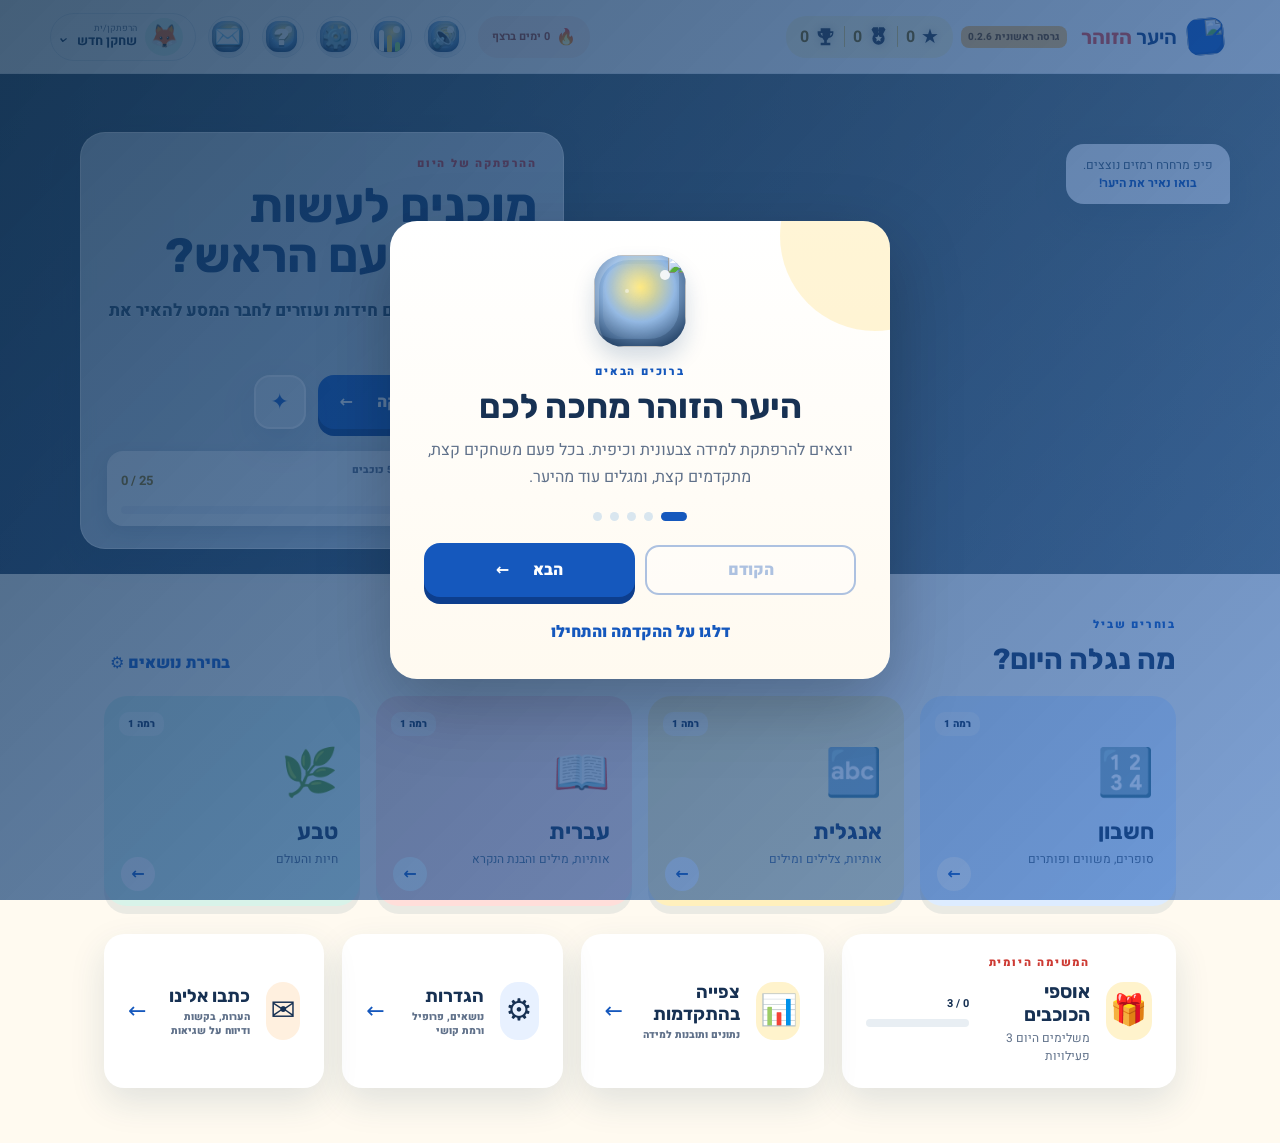
==== commit 1a6bb378: "Release 0.2.6: align game levels and admin stats" ====
--- a/index.html
+++ b/index.html
@@ -10,12 +10,12 @@
   <title>ההרפתקה ביער הזוהר</title>
   <link rel="icon" type="image/png" href="assets/app-icon-star-forest.png">
   <link rel="apple-touch-icon" href="assets/app-icon-star-forest.png">
-  <link rel="manifest" href="manifest.webmanifest?v=0.2.5">
+  <link rel="manifest" href="manifest.webmanifest?v=0.2.6">
   <link rel="preconnect" href="https://fonts.googleapis.com">
   <link rel="preconnect" href="https://fonts.gstatic.com" crossorigin>
   <link href="https://fonts.googleapis.com/css2?family=Heebo:wght@500;600;700;800;900&family=Rubik:wght@600;700;800;900&display=swap" rel="stylesheet">
-<link rel="stylesheet" href="styles.css?build=0.2.5">
-<link rel="stylesheet" href="share.css?build=0.2.5">
+<link rel="stylesheet" href="styles.css?build=0.2.6">
+<link rel="stylesheet" href="share.css?build=0.2.6">
 </head>
 <body>
   <div id="app">
@@ -469,10 +469,10 @@
       <p>היער הזוהר בנוי למסך עומד (אנכי). כך רואים טוב יותר את השאלות, הכפתורים והחבר למסע.</p>
     </div>
   </div>
-<script type="module" src="stats-client.js?build=0.2.5"></script>
-<script src="games.js?build=0.2.5"></script>
-<script src="difficulty-levels.js?build=0.2.5"></script>
-<script src="expanded-question-banks.js?build=0.2.5"></script>
-<script src="app.js?build=0.2.5"></script>
+<script type="module" src="stats-client.js?build=0.2.6"></script>
+<script src="games.js?build=0.2.6"></script>
+<script src="difficulty-levels.js?build=0.2.6"></script>
+<script src="expanded-question-banks.js?build=0.2.6"></script>
+<script src="app.js?build=0.2.6"></script>
 </body>
 </html>
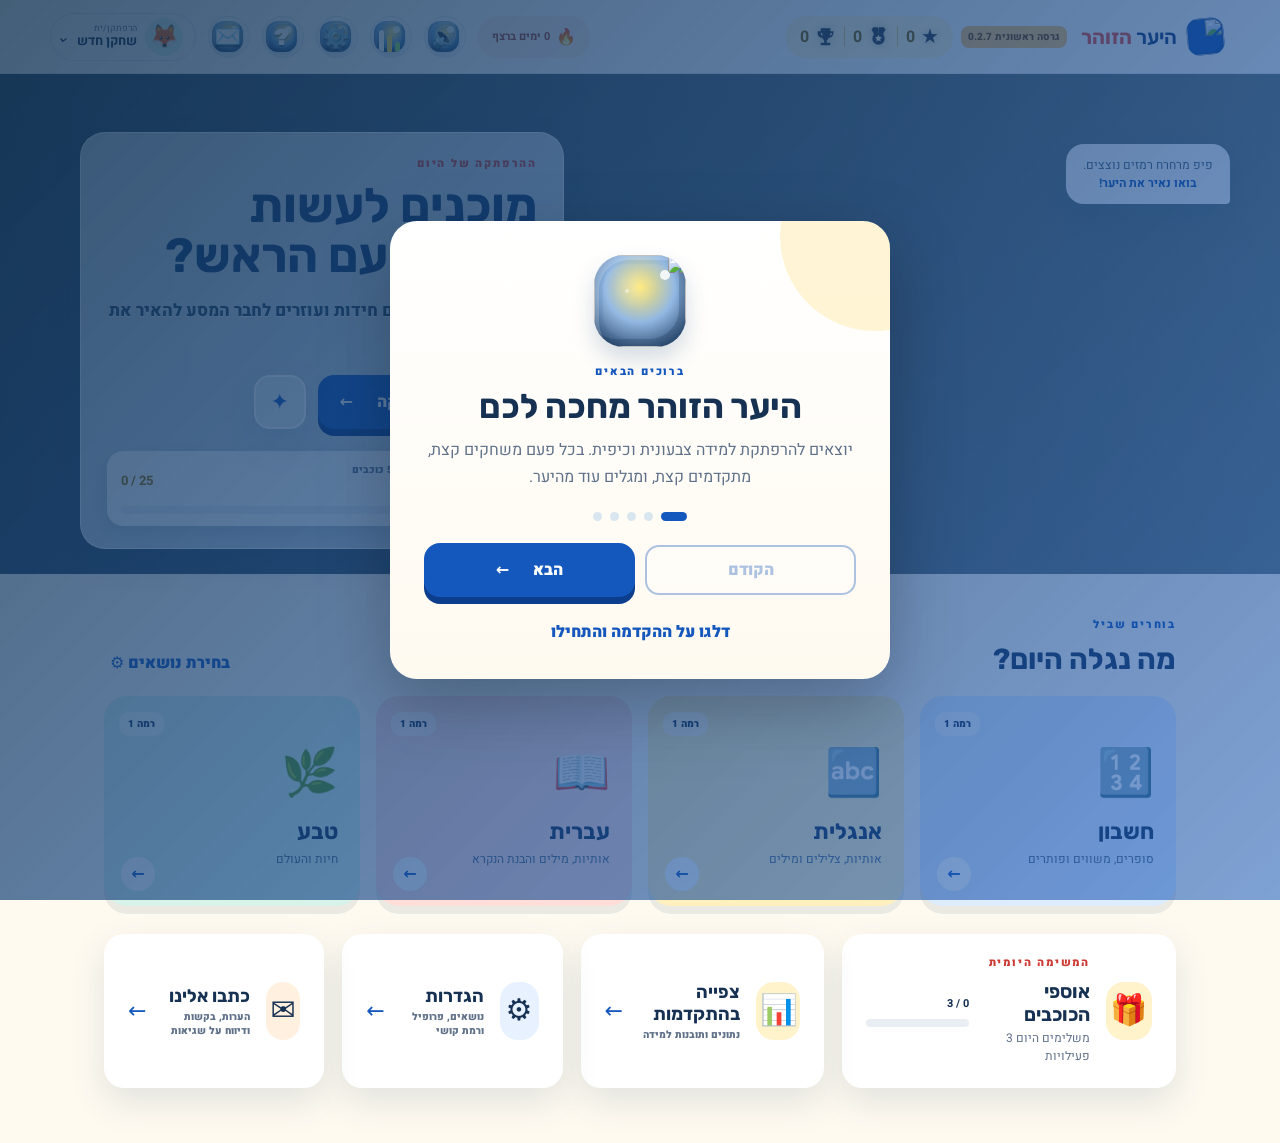
==== commit 4fc5eb2d: "Release 0.2.7: refine rewards, levels and privacy" ====
--- a/index.html
+++ b/index.html
@@ -10,12 +10,12 @@
   <title>ההרפתקה ביער הזוהר</title>
   <link rel="icon" type="image/png" href="assets/app-icon-star-forest.png">
   <link rel="apple-touch-icon" href="assets/app-icon-star-forest.png">
-  <link rel="manifest" href="manifest.webmanifest?v=0.2.6">
+  <link rel="manifest" href="manifest.webmanifest?v=0.2.7">
   <link rel="preconnect" href="https://fonts.googleapis.com">
   <link rel="preconnect" href="https://fonts.gstatic.com" crossorigin>
   <link href="https://fonts.googleapis.com/css2?family=Heebo:wght@500;600;700;800;900&family=Rubik:wght@600;700;800;900&display=swap" rel="stylesheet">
-<link rel="stylesheet" href="styles.css?build=0.2.6">
-<link rel="stylesheet" href="share.css?build=0.2.6">
+<link rel="stylesheet" href="styles.css?build=0.2.7">
+<link rel="stylesheet" href="share.css?build=0.2.7">
 </head>
 <body>
   <div id="app">
@@ -163,8 +163,8 @@
           </div>
 
           <article class="panel privacy-settings-panel privacy-settings-first">
-            <div><span class="eyebrow blue">פרטיות ונתוני שימוש</span><h2>עוזרים לשפר את היער הזוהר?</h2><p id="analyticsConsentText">נתוני שימוש אינם נאספים. באישור של מבוגר אפשר לאסוף נתונים כלליים בלבד כדי לעזור לשפר את המשחק.</p></div>
-            <div class="settings-data-actions"><button class="outline-btn" id="analyticsConsentButton">בחירה לגבי נתוני שימוש</button><button class="text-btn" id="privacyPolicyButton">מדיניות הפרטיות</button></div>
+            <div><span class="eyebrow blue">פרטיות</span><h2>הפרטיות של הילדים חשובה לנו</h2><p>ההתקדמות נשמרת במכשיר בלבד. אין איסוף נתוני שימוש ב־Google Analytics.</p></div>
+            <div class="settings-data-actions"><button class="text-btn" id="privacyPolicyButton">מדיניות הפרטיות</button></div>
           </article>
 
           <div class="settings-shortcuts">
@@ -184,7 +184,7 @@
           <div class="settings-shortcuts">
             <button class="settings-shortcut" id="settingsSound"><span>🔊</span><b>צלילים</b><small id="settingsSoundLabel">הצלילים פעילים</small></button>
             <button class="settings-shortcut" id="settingsHelp"><span>❓</span><b>עזרה ומידע</b><small>איך משחקים, מתקדמים וזוכים</small></button>
-            <button class="settings-shortcut" id="settingsPrivacy"><span>🔒</span><b>פרטיות</b><small>מדיניות פרטיות ונתוני שימוש</small></button>
+            <button class="settings-shortcut" id="settingsPrivacy"><span>🔒</span><b>פרטיות</b><small>מדיניות הפרטיות</small></button>
             <button class="settings-shortcut" id="settingsIntro"><span>🌟</span><b>הצגה חוזרת של ההסבר</b><small>מסכי פתיחה קצרים של המשחק</small></button>
           </div>
 
@@ -240,7 +240,7 @@
             <article class="panel help-card"><span class="help-icon">🔊</span><div><h2>צלילים</h2><p>אפשר להפעיל או להשתיק את צלילי המשחק באמצעות סמל הרמקול. במשחקי אנגלית מסוימים אפשר ללחוץ על סמל השמע כדי לשמוע מילה או צליל באנגלית.</p></div></article>
 
             <article class="panel help-card install-help-card"><span class="help-icon">📲</span><div><h2>התקנת האפליקציה</h2><p>אפשר להתקין את היער הזוהר במסך הבית ולפתוח אותו כמו אפליקציה רגילה.</p><p>ב־Chrome באנדרואיד, לפעמים אפשר להתקין מיד מתוך האפליקציה, ולפעמים האפשרות מופיעה רק בתפריט ⋮ של הדפדפן. אם האפליקציה הוסרה לאחרונה, ייתכן שהדפדפן עדיין יזכור אותה לזמן קצר. במקרה כזה כדאי לרענן את הדף או לנסות שוב מאוחר יותר.</p><ul class="help-steps"><li><b>ב־Chrome באנדרואיד:</b> לחצו על כפתור „התקנת האפליקציה” למטה. אם הוא אינו מופיע, פתחו את תפריט שלוש הנקודות ⋮ ובחרו „התקנת האפליקציה” או „הוספה למסך הבית”.</li><li><b>ב־Safari באייפון:</b> לחצו על כפתור השיתוף ובחרו „הוספה למסך הבית”.</li></ul><button class="outline-btn install-help-button" data-install-app><span data-install-label>התקנת האפליקציה</span></button></div></article>
-            <article class="panel help-card privacy-help-card"><span class="help-icon">🔒</span><div><h2>פרטיות ונתוני שימוש</h2><p>נתוני שימוש כלליים נאספים רק אם מבוגר אישר זאת בהגדרות. לא נשלחים שמות שחקנים, גיל, תמונות, תשובות או תוכן הודעות.</p><button class="text-btn" id="helpPrivacyButton">למדיניות הפרטיות</button></div></article>
+            <article class="panel help-card privacy-help-card"><span class="help-icon">🔒</span><div><h2>פרטיות</h2><p>המשחק אינו אוסף נתוני שימוש ב־Google Analytics. ההתקדמות נשמרת במכשיר, ונתוני המשחקים בדף הניהול נספרים כמונים מצרפיים ואנונימיים בלבד.</p><button class="text-btn" id="helpPrivacyButton">למדיניות הפרטיות</button></div></article>
           </div>
         </div>
       </section>
@@ -250,7 +250,7 @@
           <div class="dashboard-head"><button class="back-btn" id="privacyBack">→</button><div><span class="eyebrow blue">פרטיות</span><h1>מדיניות הפרטיות</h1><p>עודכן לאחרונה: 18 ביולי 2026</p></div></div>
           <div class="privacy-policy">
             <article class="panel"><h2>מה נשמר במכשיר?</h2><p>המשחק שומר בדפדפן ובמכשיר בלבד את פרטי השחקנים, ההתקדמות, ההגדרות ותמונת שחקן שנבחרה. הנתונים אינם נשלחים אלינו ואינם מסתנכרנים למכשירים אחרים.</p><p>אפשר לייצא גיבוי, לייבא אותו למכשיר אחר, או למחוק את כל הנתונים מהמכשיר בהגדרות.</p></article>
-            <article class="panel"><h2>נתוני שימוש כלליים</h2><p>איסוף נתוני שימוש באמצעות Google Analytics נעשה רק לאחר אישור מפורש של מבוגר בהגדרות. הנתונים עוזרים לאסוף סטטיסטיקה על, למשל, פתיחת האפליקציה, מעבר מסך, התחלת וסיום משחק, לחיצה על התקנה ושליחת פנייה.</p><p>לא נשלחים ל־Google Analytics שמות שחקנים, גיל, תמונות, תשובות, תוכן הודעות או מזהים אישיים של ילדים. אפשר להפסיק את האיסוף בכל עת בהגדרות.</p></article>
+            <article class="panel"><h2>נתוני שימוש</h2><p>המשחק אינו משתמש ב־Google Analytics ואינו שולח נתוני שימוש אישיים. לצורך דף הניהול נספרות רק התחלות משחק כמונים מצרפיים ואנונימיים; לא נשמרים שם שחקן, גיל, מזהה משתמש או מזהה מכשיר.</p></article>
             <article class="panel"><h2>פניות ועדכונים</h2><p>בטופס „כתבו אלינו” אפשר לשלוח שם, כתובת מייל והודעה. הטופס נשלח דרך Formspree, ולכן מידע שתבחרו לשלוח עשוי להיות מעובד גם מחוץ לישראל. אל תשלחו פרטים אישיים על ילדים.</p><p>כתובת מייל תשמש למענה לפנייה, ורק אם תסמנו זאת — גם לעדכונים על המשחק. אפשר לבקש להסיר את הכתובת מרשימת העדכונים בכל עת.</p></article>
           </div>
         </div>
@@ -435,17 +435,6 @@
       </div>
     </div>
 
-    <div class="modal-backdrop" id="analyticsConsentModal">
-      <div class="modal analytics-consent-modal">
-        <span class="eyebrow blue">פרטיות ונתוני שימוש</span>
-        <h2>עוזרים לשפר את היער הזוהר?</h2>
-        <p>באישור של מבוגר אפשר לאסוף נתוני שימוש כלליים כדי שנבין מה עובד טוב באפליקציה ומה כדאי לשפר.</p>
-        <p class="updates-privacy">לא נשלחים שמות שחקנים, גיל, תמונות, תשובות או תוכן הודעות.</p>
-        <button class="primary-btn full" id="analyticsConsentAccept" type="button">מאשר/ת נתוני שימוש כלליים</button>
-        <button class="outline-btn full" id="analyticsConsentDecline" type="button">לא עכשיו</button>
-      </div>
-    </div>
-
     <div class="modal-backdrop" id="installModal">
       <div class="modal install-modal">
         <button class="modal-close" data-close="installModal">×</button>
@@ -469,10 +458,10 @@
       <p>היער הזוהר בנוי למסך עומד (אנכי). כך רואים טוב יותר את השאלות, הכפתורים והחבר למסע.</p>
     </div>
   </div>
-<script type="module" src="stats-client.js?build=0.2.6"></script>
-<script src="games.js?build=0.2.6"></script>
-<script src="difficulty-levels.js?build=0.2.6"></script>
-<script src="expanded-question-banks.js?build=0.2.6"></script>
-<script src="app.js?build=0.2.6"></script>
+<script type="module" src="stats-client.js?build=0.2.7"></script>
+<script src="games.js?build=0.2.7"></script>
+<script src="difficulty-levels.js?build=0.2.7"></script>
+<script src="expanded-question-banks.js?build=0.2.7"></script>
+<script src="app.js?build=0.2.7"></script>
 </body>
 </html>
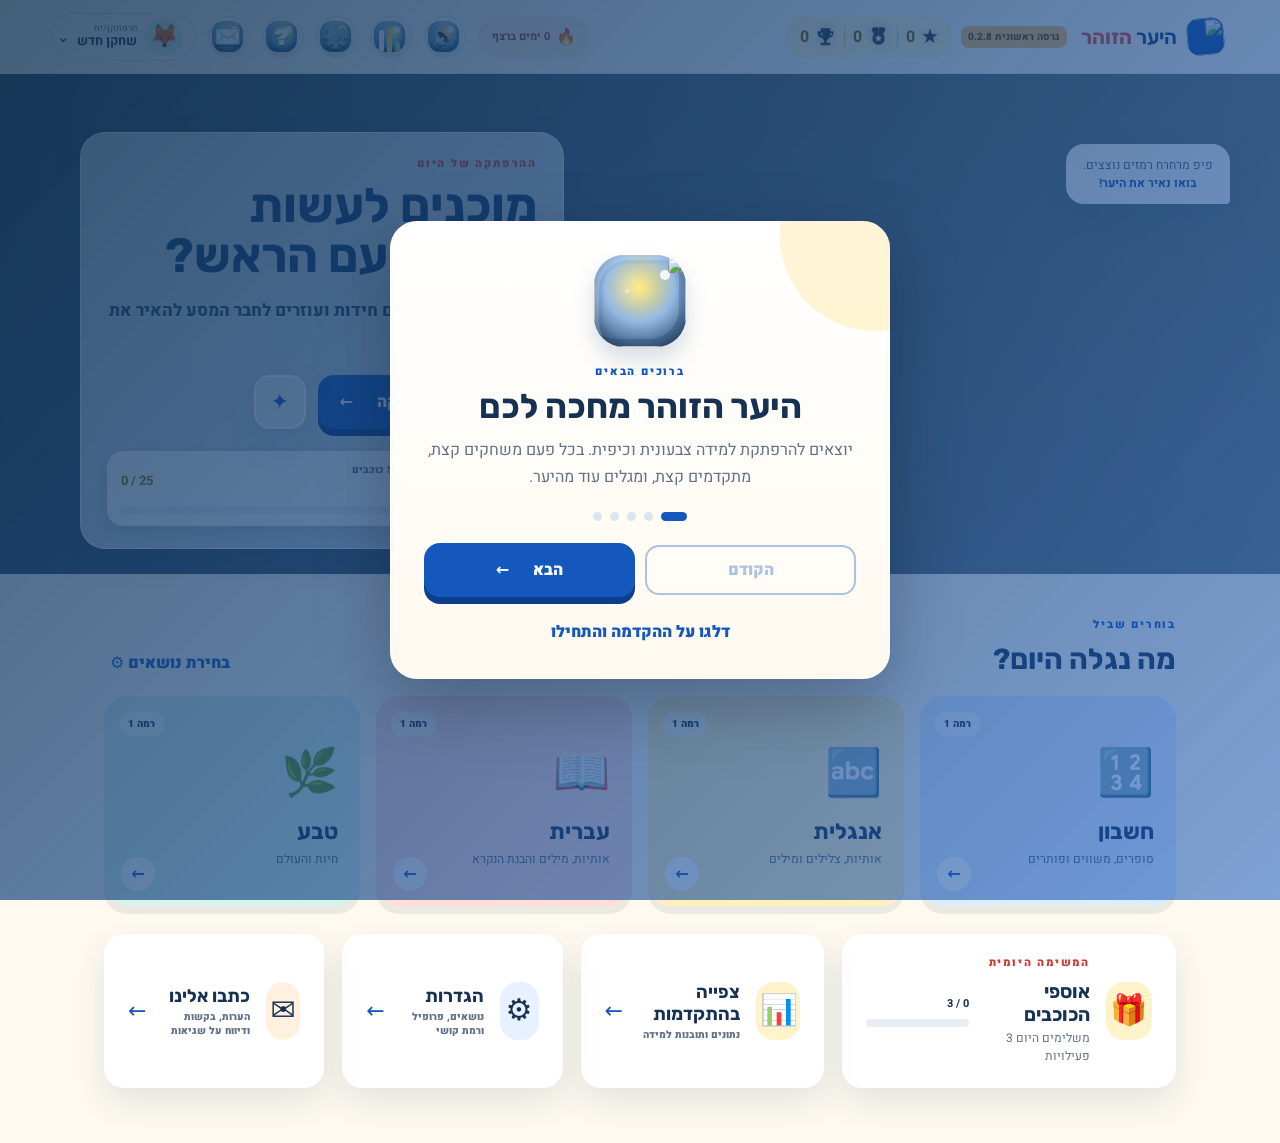
==== commit 7e36461d: "Release 0.2.8: trophies and content refinements" ====
--- a/index.html
+++ b/index.html
@@ -10,12 +10,12 @@
   <title>ההרפתקה ביער הזוהר</title>
   <link rel="icon" type="image/png" href="assets/app-icon-star-forest.png">
   <link rel="apple-touch-icon" href="assets/app-icon-star-forest.png">
-  <link rel="manifest" href="manifest.webmanifest?v=0.2.7">
+  <link rel="manifest" href="manifest.webmanifest?v=0.2.8">
   <link rel="preconnect" href="https://fonts.googleapis.com">
   <link rel="preconnect" href="https://fonts.gstatic.com" crossorigin>
   <link href="https://fonts.googleapis.com/css2?family=Heebo:wght@500;600;700;800;900&family=Rubik:wght@600;700;800;900&display=swap" rel="stylesheet">
-<link rel="stylesheet" href="styles.css?build=0.2.7">
-<link rel="stylesheet" href="share.css?build=0.2.7">
+<link rel="stylesheet" href="styles.css?build=0.2.8">
+<link rel="stylesheet" href="share.css?build=0.2.8">
 </head>
 <body>
   <div id="app">
@@ -162,6 +162,11 @@
             <div><span class="eyebrow blue">הגדרות</span><h1>מתאימים את המסע</h1><p id="settingsSubtitle">ההגדרות של ההרפתקן או ההרפתקנית.</p></div>
           </div>
 
+          <article class="panel settings-share-panel">
+            <div><span class="eyebrow blue">משתפים</span><h2>מכירים את היער הזוהר?</h2><p>אפשר לשלוח להורים ולחברים קישור למשחק.</p></div>
+            <div class="settings-data-actions"><button class="primary-btn settings-share-button" id="settingsShareGame" type="button">שתפו את המשחק <span>↗</span></button><p class="settings-share-status" id="settingsShareStatus" aria-live="polite"></p></div>
+          </article>
+
           <article class="panel privacy-settings-panel privacy-settings-first">
             <div><span class="eyebrow blue">פרטיות</span><h2>הפרטיות של הילדים חשובה לנו</h2><p>ההתקדמות נשמרת במכשיר בלבד. אין איסוף נתוני שימוש ב־Google Analytics.</p></div>
             <div class="settings-data-actions"><button class="text-btn" id="privacyPolicyButton">מדיניות הפרטיות</button></div>
@@ -458,10 +463,10 @@
       <p>היער הזוהר בנוי למסך עומד (אנכי). כך רואים טוב יותר את השאלות, הכפתורים והחבר למסע.</p>
     </div>
   </div>
-<script type="module" src="stats-client.js?build=0.2.7"></script>
-<script src="games.js?build=0.2.7"></script>
-<script src="difficulty-levels.js?build=0.2.7"></script>
-<script src="expanded-question-banks.js?build=0.2.7"></script>
-<script src="app.js?build=0.2.7"></script>
+<script type="module" src="stats-client.js?build=0.2.8"></script>
+<script src="games.js?build=0.2.8"></script>
+<script src="difficulty-levels.js?build=0.2.8"></script>
+<script src="expanded-question-banks.js?build=0.2.8"></script>
+<script src="app.js?build=0.2.8"></script>
 </body>
 </html>
--- a/styles.css
+++ b/styles.css
@@ -2,16 +2,6 @@
 html,body{max-width:100%;overflow-x:hidden}
 *{box-sizing:border-box}body{margin:0;background:var(--cream);color:var(--ink);font-family:Nunito,system-ui,sans-serif}button,input{font:inherit}button{cursor:pointer}.topbar{height:74px;background:#fff;display:flex;align-items:center;justify-content:space-between;padding:0 max(24px,calc((100vw - 1180px)/2));position:sticky;top:0;z-index:20;border-bottom:1px solid #e7eef3}.brand{border:0;background:none;display:flex;align-items:center;gap:10px;color:var(--blue-dark);font-family:Fredoka;font-size:20px;font-weight:600}.brand b{color:var(--red)}.brand-mark{display:grid;place-items:center;width:37px;height:37px;border-radius:12px;background:var(--blue);color:#fff;font-size:23px;transform:rotate(-5deg);box-shadow:inset -3px -3px rgba(0,0,0,.08)}.top-actions{display:flex;align-items:center;gap:12px}.star-chip,.streak-chip{height:42px;border-radius:20px;background:#fff8db;display:flex;align-items:center;gap:6px;padding:0 14px;color:#815c00}.star-chip span{font-size:20px;color:#f7b500}.streak-chip{background:#fff0eb;color:#a5452f}.streak-chip small{font-size:10px;text-transform:uppercase}.icon-btn{width:42px;height:42px;border-radius:50%;border:1px solid var(--line);background:#fff}.profile-pill{height:48px;border:1px solid var(--line);background:#fff;border-radius:25px;padding:4px 12px 4px 5px;display:flex;align-items:center;gap:8px;color:var(--ink)}.mini-avatar{width:38px;height:38px;border-radius:50%;display:grid;place-items:center;background:#dff5ed;font-size:23px}.profile-pill>span:nth-child(2){display:flex;flex-direction:column;text-align:left;line-height:1.1}.profile-pill small{font-size:9px;color:var(--muted);text-transform:uppercase}.profile-pill b{font-size:13px}.screen{display:none}.screen.active{display:block}.hero{height:500px;background-image:linear-gradient(90deg,rgba(224,249,255,.94) 0%,rgba(224,249,255,.82) 35%,rgba(224,249,255,0) 63%),url("assets/brightwood-world.png");background-size:cover;background-position:center;position:relative}.hero-copy{position:absolute;left:max(40px,calc((100vw - 1120px)/2));top:76px;max-width:500px}.eyebrow{display:block;color:#cd3b34;font-weight:900;font-size:11px;letter-spacing:1.8px;margin-bottom:9px}.eyebrow.blue{color:var(--blue)}h1,h2,h3{font-family:Fredoka;margin:0}.hero h1{font-size:48px;line-height:1.04;color:#163c6d}.hero h1 em{font-style:normal;color:var(--red)}.hero p{font-size:17px;line-height:1.55;color:#506c83;max-width:430px}.hero-actions{display:flex;gap:12px;margin-top:24px}.primary-btn{border:0;border-radius:16px;background:var(--blue);color:#fff;font-weight:900;padding:15px 22px;box-shadow:0 7px 0 #0d3e8d;transition:.18s}.primary-btn:hover{transform:translateY(-2px);box-shadow:0 9px 0 #0d3e8d}.primary-btn:active{transform:translateY(4px);box-shadow:0 3px 0 #0d3e8d}.primary-btn span{margin-left:20px}.round-btn{border:2px solid #fff;background:#fff8;color:var(--blue);width:52px;border-radius:16px;font-size:22px;box-shadow:var(--shadow)}.speech-bubble{position:absolute;right:max(50px,calc((100vw - 1180px)/2));top:70px;background:#fff;border-radius:18px 18px 4px 18px;padding:12px 17px;color:#466077;font-size:12px;box-shadow:var(--shadow);text-align:center}.speech-bubble b{color:var(--blue)}.content-wrap{max-width:1120px;margin:0 auto;padding:42px 24px 55px}.section-heading{display:flex;justify-content:space-between;align-items:end;margin-bottom:20px}.section-heading h2{font-size:29px}.text-btn{border:0;background:none;color:var(--blue);font-weight:900}.subject-grid{display:grid;grid-template-columns:repeat(4,1fr);gap:16px}.subject-card{position:relative;min-height:210px;border:0;border-radius:23px;padding:22px;text-align:left;overflow:hidden;color:var(--ink);box-shadow:0 8px 0 rgba(30,67,103,.09);transition:.2s}.subject-card:hover{transform:translateY(-5px)}.subject-card .icon{font-size:46px;display:block;margin:11px 0}.subject-card h3{font-size:22px}.subject-card p{font-size:12px;margin:5px 0;color:#4f6680}.subject-card .level-chip{position:absolute;top:16px;right:15px;padding:5px 9px;border-radius:10px;background:#fff9;font-size:10px;font-weight:900}.subject-card .go{position:absolute;right:17px;bottom:15px;width:34px;height:34px;border-radius:50%;display:grid;place-items:center;background:#fff;color:var(--blue);font-weight:900}.subject-card.math{background:#ddecff}.subject-card.english{background:#fff0bd}.subject-card.reading{background:#ffdeda}.subject-card.nature{background:#d8f3e9}.lower-grid{display:grid;grid-template-columns:1.4fr 1fr;gap:18px;margin-top:28px}.daily-card,.grownups-card{min-height:105px;border-radius:20px;background:#fff;box-shadow:var(--shadow);display:flex;align-items:center;padding:20px 24px;gap:16px}.daily-icon,.grownups-icon{width:58px;height:58px;display:grid;place-items:center;border-radius:18px;background:#fff3cc;font-size:30px}.daily-card h3{font-size:19px}.daily-card p{font-size:12px;color:var(--muted);margin:3px 0}.daily-progress{margin-left:auto;width:130px}.daily-progress b{display:block;text-align:right;font-size:11px;margin-bottom:7px}.bar{height:8px;background:#e8eef3;border-radius:9px;overflow:hidden}.bar i{display:block;height:100%;width:0;background:var(--yellow);border-radius:9px;transition:.4s}.grownups-card{border:0;text-align:left;color:var(--ink)}.grownups-card>span:nth-child(2){display:flex;flex-direction:column}.grownups-card small{font-size:10px;color:var(--blue);font-weight:900;letter-spacing:1.2px}.grownups-card b{font-family:Fredoka;font-size:18px}.grownups-card>i{margin-left:auto;font-style:normal;color:var(--blue);font-size:22px}.game-screen{min-height:calc(100vh - 74px);background:linear-gradient(#e0f4ff,#fff7de)}.game-shell{max-width:900px;margin:auto;padding:30px 22px}.game-header{display:grid;grid-template-columns:48px 1fr 180px;align-items:center;gap:14px;margin-bottom:25px}.back-btn{width:44px;height:44px;border-radius:14px;border:1px solid var(--line);background:#fff;color:var(--blue);font-size:22px}.level-meta{display:flex;flex-direction:column}.level-meta span{font-size:10px;color:var(--blue);font-weight:900;letter-spacing:1.5px}.level-meta b{font-family:Fredoka}.question-progress span{display:block;font-size:11px;text-align:right;margin-bottom:7px;font-weight:900}.question-progress .bar i{background:var(--teal)}.game-card{min-height:540px;background:#fff;border-radius:30px;box-shadow:0 12px 0 rgba(29,70,105,.08);padding:42px;text-align:center;position:relative}.game-card h2{font-size:34px;max-width:650px;margin:0 auto}.pip-corner{position:absolute;right:28px;top:-18px;font-size:45px}.pip-corner span{font-size:11px;background:#fff5c8;border-radius:10px;padding:7px;vertical-align:top}.question-visual{min-height:140px;display:flex;align-items:center;justify-content:center;gap:12px;padding:24px;font-size:58px;line-height:1.1}.question-visual.word{font-family:Fredoka;font-size:74px;color:var(--blue)}.answer-grid{display:grid;grid-template-columns:repeat(2,1fr);gap:13px;max-width:560px;margin:auto}.answer-btn{min-height:66px;border:3px solid #dbe7f0;border-radius:17px;background:#fff;color:var(--ink);font-family:Fredoka;font-size:23px;font-weight:600;transition:.15s}.answer-btn:hover{border-color:#73a4df;background:#f3f8ff;transform:translateY(-2px)}.answer-btn.correct{background:#d8f5e9;border-color:#35b983;color:#137251}.answer-btn.wrong{background:#ffe4e0;border-color:#ed665b;color:#a52d26;animation:shake .3s}.feedback{height:30px;margin-top:18px;font-weight:900}.feedback.good{color:#13845f}.feedback.bad{color:#d34238}@keyframes shake{25%{transform:translateX(-7px)}75%{transform:translateX(7px)}}.dashboard-screen{background:#f5f8f9;min-height:calc(100vh - 74px)}.dashboard-wrap{max-width:1120px;margin:auto;padding:40px 24px}.dashboard-head{display:grid;grid-template-columns:48px 1fr auto;gap:18px;align-items:center}.dashboard-head h1{font-size:34px}.dashboard-head p{margin:3px 0;color:var(--muted)}.outline-btn{border:2px solid var(--blue);color:var(--blue);background:#fff;border-radius:14px;padding:11px 17px;font-weight:900}.stat-grid{display:grid;grid-template-columns:repeat(4,1fr);gap:15px;margin:28px 0}.stat-grid article{background:#fff;border-radius:19px;padding:20px;box-shadow:0 5px 18px rgba(20,50,80,.07);display:grid;grid-template-columns:42px 1fr;grid-template-rows:auto auto}.stat-grid article>span{grid-row:1/3;font-size:26px}.stat-grid small{color:var(--muted);font-size:11px;font-weight:800}.stat-grid b{font-family:Fredoka;font-size:24px}.dashboard-grid{display:grid;grid-template-columns:1.25fr 1fr;gap:18px}.panel{background:#fff;border-radius:22px;padding:24px;box-shadow:0 5px 18px rgba(20,50,80,.07)}.panel-title{display:flex;justify-content:space-between;align-items:center;margin-bottom:22px}.panel-title>span{font-size:11px;color:var(--muted)}.progress-row{display:grid;grid-template-columns:38px 100px 1fr 40px;align-items:center;gap:10px;margin:17px 0}.progress-row .trail-icon{font-size:22px}.progress-row b{font-size:12px}.progress-row small{text-align:right}.progress-row .bar i{background:var(--teal)}.log-row{display:flex;gap:12px;padding:12px 0;border-bottom:1px solid #edf1f4}.log-row:last-child{border:0}.log-icon{width:37px;height:37px;border-radius:12px;background:#edf5ff;display:grid;place-items:center}.log-row div{display:flex;flex-direction:column}.log-row b{font-size:13px}.log-row small{color:var(--muted)}.empty-state{color:var(--muted);font-size:13px;padding:25px;text-align:center}.insight-panel{margin-top:18px;display:flex;gap:18px;background:#fff8d9}.insight-icon{width:55px;height:55px;border-radius:17px;background:#fff;display:grid;place-items:center;font-size:27px}.insight-panel p{margin:4px 0;color:var(--muted)}.modal-backdrop{position:fixed;inset:0;background:rgba(16,40,66,.6);z-index:50;display:none;align-items:center;justify-content:center;padding:20px}.modal-backdrop.open{display:flex}.modal{width:min(500px,100%);max-height:90vh;overflow:auto;background:#fff;border-radius:27px;padding:34px;box-shadow:0 25px 70px rgba(0,0,0,.25);position:relative}.modal h2{font-size:29px;margin-bottom:8px}.modal>p{color:var(--muted);font-size:13px}.modal-close{position:absolute;right:18px;top:15px;border:0;background:#eef3f7;width:32px;height:32px;border-radius:50%;font-size:20px;color:var(--muted)}.profiles-list{display:grid;gap:10px;margin:20px 0}.profile-option{border:2px solid var(--line);background:#fff;border-radius:17px;padding:12px;display:flex;align-items:center;gap:12px;text-align:left}.profile-option:hover{border-color:var(--blue)}.profile-option .mini-avatar{width:47px;height:47px}.profile-option span:nth-child(2){display:flex;flex-direction:column}.profile-option small{color:var(--muted)}.profile-option .stars{margin-left:auto;color:#c58c00}.add-profile{width:100%;border:2px dashed #b9c9d8;background:#f7fafc;border-radius:16px;padding:14px;color:var(--blue);font-weight:900}.create-modal label{display:block;font-size:12px;font-weight:900;margin:18px 0;color:var(--muted)}.create-modal input{width:100%;margin-top:7px;padding:13px;border:2px solid var(--line);border-radius:13px;outline:none}.create-modal input:focus{border-color:var(--blue)}.age-options,.buddy-options{display:flex;gap:8px;margin-top:8px}.choice-btn{flex:1;border:2px solid var(--line);background:#fff;border-radius:12px;padding:10px;font-weight:900;color:var(--ink)}.choice-btn.selected{border-color:var(--blue);background:#eaf3ff;color:var(--blue)}.buddy-options .choice-btn{font-size:27px;padding:7px}.full{width:100%;margin-top:10px}.subject-toggles{display:grid;grid-template-columns:1fr 1fr;gap:10px;margin:20px 0}.subject-toggle{border:2px solid var(--line);background:#fff;border-radius:15px;padding:14px;text-align:left;font-weight:900}.subject-toggle.selected{border-color:var(--blue);background:#edf5ff}.celebration-modal{text-align:center;overflow:hidden}.celebrate-buddy{font-size:75px}.celebration-modal h2{font-size:37px}.celebration-modal p{font-size:15px}.confetti{color:var(--yellow);font-size:31px;letter-spacing:14px}.hidden{display:none!important}@media(max-width:800px){.streak-chip small,.profile-pill small{display:none}.hero{height:520px;background-position:60% center}.hero:after{content:"";position:absolute;inset:0;background:linear-gradient(90deg,rgba(224,249,255,.97),rgba(224,249,255,.55))}.hero-copy,.speech-bubble{z-index:1}.hero-copy{left:28px;top:60px}.hero h1{font-size:40px}.speech-bubble{display:none}.subject-grid{grid-template-columns:1fr 1fr}.lower-grid,.dashboard-grid{grid-template-columns:1fr}.stat-grid{grid-template-columns:1fr 1fr}}@media(max-width:520px){.topbar{padding:0 12px}.brand>span:last-child{display:none}.star-chip{display:none}.profile-pill>span:nth-child(2){display:none}.hero{height:490px}.hero-copy{left:20px;right:20px;top:52px}.hero h1{font-size:36px}.hero p{font-size:15px;max-width:310px}.content-wrap{padding:32px 16px}.section-heading{align-items:start}.section-heading .text-btn{font-size:0}.section-heading .text-btn:first-letter{font-size:20px}.subject-grid{grid-template-columns:1fr}.subject-card{min-height:160px}.subject-card .icon{font-size:38px}.lower-grid{grid-template-columns:1fr}.daily-progress{display:none}.game-shell{padding:18px 12px}.game-header{grid-template-columns:44px 1fr}.question-progress{grid-column:1/3}.game-card{padding:38px 16px;min-height:530px}.game-card h2{font-size:27px}.question-visual{font-size:43px;min-height:130px}.answer-grid{grid-template-columns:1fr 1fr}.dashboard-head{grid-template-columns:44px 1fr}.dashboard-head .outline-btn{grid-column:2}.stat-grid{grid-template-columns:1fr 1fr}.progress-row{grid-template-columns:32px 75px 1fr 32px}.modal{padding:30px 20px}}
 @media print{.topbar,.back-btn,.outline-btn{display:none!important}#dashboardScreen{display:block!important}#settingsScreen{display:none!important}.dashboard-wrap{padding:0}.panel,.stat-grid article{box-shadow:none;border:1px solid #ddd}}
-
-/* Test build only: make it unmistakably different from the public app. */
-body.test-build .topbar{background:#f6b35b;border-bottom-color:#df8d2f}
-body.test-build .brand{color:#57320c}
-body.test-build .brand b{color:#a8381f}
-body.test-build .brand-mark{background:#e9872c;box-shadow:inset -3px -3px rgba(0,0,0,.12)}
-body.test-build .header-version{background:#fff8ed;color:#9b4a10}
-body.test-build .test-build-badge{background:#fff;color:#a34713;border-radius:999px;padding:5px 10px;font-size:11px;font-weight:900;white-space:nowrap}
-body.test-build .topbar .icon-btn,body.test-build .topbar .profile-pill{border-color:#f1cc91}
-@media(max-width:620px){body.test-build .test-build-badge{font-size:10px;padding:4px 8px}}
 
 /* Hebrew / RTL */
 .question-visual.compact-group-visual{font-size:31px;line-height:1.28;min-height:112px;padding:16px 8px;max-width:520px;margin:0 auto}
@@ -77,6 +67,9 @@
 .question-visual.outline-shape-visual{min-height:230px;padding:12px;display:grid;place-items:center;color:var(--ink)}
 .outline-shape{display:block;width:clamp(170px,40vw,230px);height:clamp(170px,40vw,230px);overflow:visible}
 .outline-shape circle,.outline-shape ellipse,.outline-shape rect,.outline-shape polygon,.outline-shape path{fill:none;stroke:currentColor;stroke-width:5;stroke-linejoin:round;stroke-linecap:round}
+.answer-grid.outline-shape-answers{max-width:680px}
+.answer-grid.outline-shape-answers .answer-btn{min-height:142px;padding:14px;color:var(--ink)}
+.answer-outline-shape{width:clamp(74px,18vw,112px);height:clamp(74px,18vw,112px);margin:auto}
 @media(max-width:520px){.question-visual.outline-shape-visual{min-height:200px}.outline-shape{width:clamp(150px,46vw,200px);height:clamp(150px,46vw,200px)}}
 .answer-grid.object-grid-answers{max-width:760px}
 .answer-grid.object-grid-answers .answer-btn{white-space:pre-line;direction:ltr;min-height:110px;padding:12px;font-family:system-ui,sans-serif;font-size:16px;line-height:1.12}
@@ -306,6 +299,10 @@
 .privacy-help-card{background:linear-gradient(135deg,#f0f8ff,#fff)}
 .privacy-settings-panel{margin-top:18px;display:flex;align-items:center;justify-content:space-between;gap:20px;background:linear-gradient(135deg,#f4fbff,#fff)}
 .privacy-settings-panel p{margin:5px 0 0;color:var(--muted);font-size:12px;line-height:1.55;max-width:680px}
+.settings-share-panel{margin-top:18px;display:flex;align-items:center;justify-content:space-between;gap:20px;background:linear-gradient(135deg,#edfff3,#fff8d8)}
+.settings-share-panel p{margin:5px 0 0;color:var(--muted);font-size:12px;line-height:1.55;max-width:680px}
+.settings-share-button{white-space:nowrap}
+.settings-share-status{min-height:18px;text-align:center;color:#247c5b!important;font-weight:800}
 .privacy-policy{display:grid;gap:18px;margin-top:28px}.privacy-policy h2{font-size:22px;margin:0 0 9px}.privacy-policy p{margin:7px 0;color:var(--muted);line-height:1.75}.privacy-policy a{color:var(--blue);font-weight:900}
 .reward-help-card{background:linear-gradient(135deg,#fff8d4,#fff)}
 .help-reward-example{width:max-content;margin-top:14px;padding:9px 14px;border-radius:20px;background:#fff;display:flex;align-items:center;gap:7px;color:#8b6500;box-shadow:0 5px 14px rgba(100,65,0,.1)}
@@ -315,7 +312,7 @@
 @media(max-width:800px){.help-grid{grid-template-columns:1fr}}
 @media(max-width:520px){
   .help-card{gap:12px;padding:18px}
-  .privacy-settings-panel{align-items:flex-start;flex-direction:column}
+  .privacy-settings-panel,.settings-share-panel{align-items:flex-start;flex-direction:column}
   .help-icon{width:48px;min-width:48px;height:48px;font-size:25px}
   .star-chip{display:flex;height:36px;padding:0 7px;gap:4px;font-size:11px}
   .star-chip span{font-size:16px}
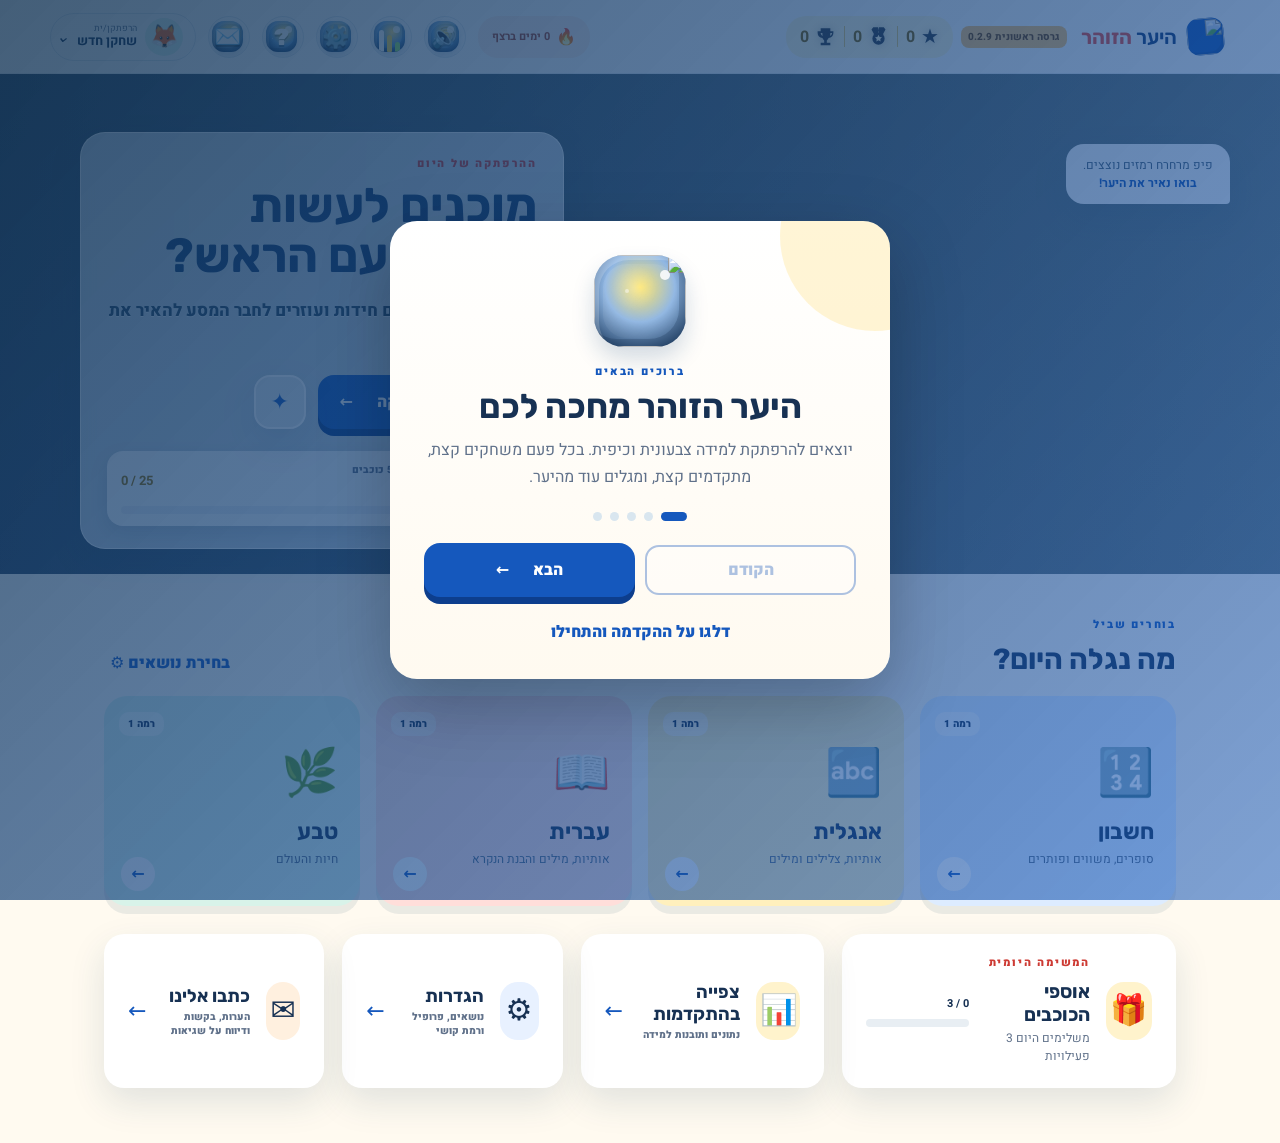
==== commit e3fa4775: "Release 0.2.9: fix answer progression" ====
--- a/index.html
+++ b/index.html
@@ -10,12 +10,12 @@
   <title>ההרפתקה ביער הזוהר</title>
   <link rel="icon" type="image/png" href="assets/app-icon-star-forest.png">
   <link rel="apple-touch-icon" href="assets/app-icon-star-forest.png">
-  <link rel="manifest" href="manifest.webmanifest?v=0.2.8">
+  <link rel="manifest" href="manifest.webmanifest?v=0.2.9">
   <link rel="preconnect" href="https://fonts.googleapis.com">
   <link rel="preconnect" href="https://fonts.gstatic.com" crossorigin>
   <link href="https://fonts.googleapis.com/css2?family=Heebo:wght@500;600;700;800;900&family=Rubik:wght@600;700;800;900&display=swap" rel="stylesheet">
-<link rel="stylesheet" href="styles.css?build=0.2.8">
-<link rel="stylesheet" href="share.css?build=0.2.8">
+<link rel="stylesheet" href="styles.css?build=0.2.9">
+<link rel="stylesheet" href="share.css?build=0.2.9">
 </head>
 <body>
   <div id="app">
@@ -463,10 +463,10 @@
       <p>היער הזוהר בנוי למסך עומד (אנכי). כך רואים טוב יותר את השאלות, הכפתורים והחבר למסע.</p>
     </div>
   </div>
-<script type="module" src="stats-client.js?build=0.2.8"></script>
-<script src="games.js?build=0.2.8"></script>
-<script src="difficulty-levels.js?build=0.2.8"></script>
-<script src="expanded-question-banks.js?build=0.2.8"></script>
-<script src="app.js?build=0.2.8"></script>
+<script type="module" src="stats-client.js?build=0.2.9"></script>
+<script src="games.js?build=0.2.9"></script>
+<script src="difficulty-levels.js?build=0.2.9"></script>
+<script src="expanded-question-banks.js?build=0.2.9"></script>
+<script src="app.js?build=0.2.9"></script>
 </body>
 </html>
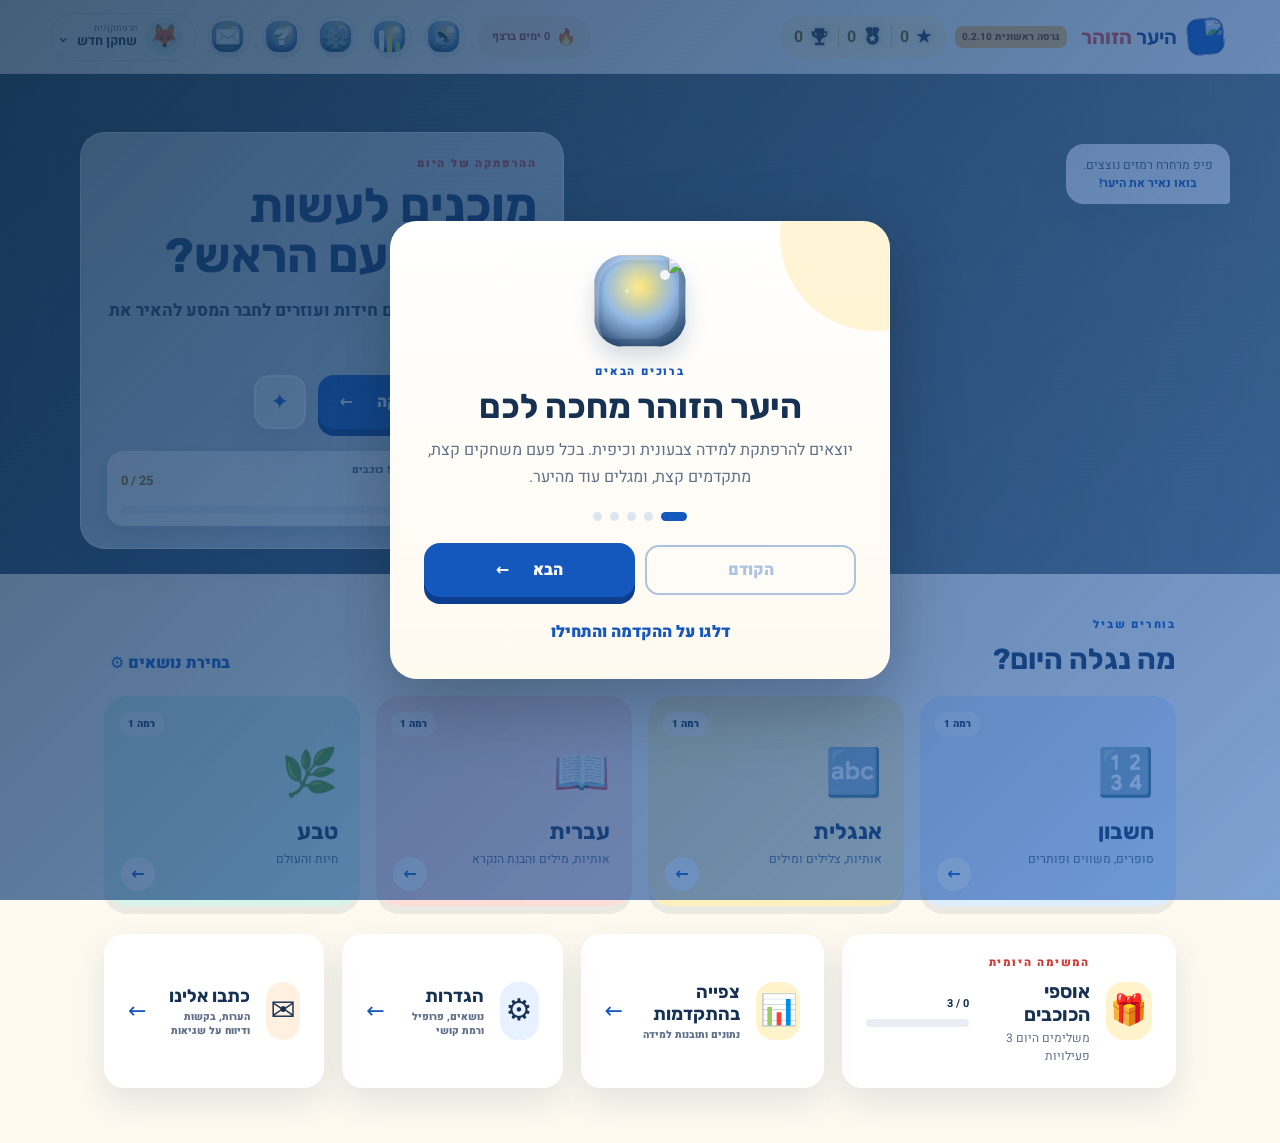
==== commit 196ccf11: "Release 0.2.10: enrich achievement sharing" ====
--- a/index.html
+++ b/index.html
@@ -10,12 +10,12 @@
   <title>ההרפתקה ביער הזוהר</title>
   <link rel="icon" type="image/png" href="assets/app-icon-star-forest.png">
   <link rel="apple-touch-icon" href="assets/app-icon-star-forest.png">
-  <link rel="manifest" href="manifest.webmanifest?v=0.2.9">
+  <link rel="manifest" href="manifest.webmanifest?v=0.2.10">
   <link rel="preconnect" href="https://fonts.googleapis.com">
   <link rel="preconnect" href="https://fonts.gstatic.com" crossorigin>
   <link href="https://fonts.googleapis.com/css2?family=Heebo:wght@500;600;700;800;900&family=Rubik:wght@600;700;800;900&display=swap" rel="stylesheet">
-<link rel="stylesheet" href="styles.css?build=0.2.9">
-<link rel="stylesheet" href="share.css?build=0.2.9">
+<link rel="stylesheet" href="styles.css?build=0.2.10">
+<link rel="stylesheet" href="share.css?build=0.2.10">
 </head>
 <body>
   <div id="app">
@@ -463,10 +463,10 @@
       <p>היער הזוהר בנוי למסך עומד (אנכי). כך רואים טוב יותר את השאלות, הכפתורים והחבר למסע.</p>
     </div>
   </div>
-<script type="module" src="stats-client.js?build=0.2.9"></script>
-<script src="games.js?build=0.2.9"></script>
-<script src="difficulty-levels.js?build=0.2.9"></script>
-<script src="expanded-question-banks.js?build=0.2.9"></script>
-<script src="app.js?build=0.2.9"></script>
+<script type="module" src="stats-client.js?build=0.2.10"></script>
+<script src="games.js?build=0.2.10"></script>
+<script src="difficulty-levels.js?build=0.2.10"></script>
+<script src="expanded-question-banks.js?build=0.2.10"></script>
+<script src="app.js?build=0.2.10"></script>
 </body>
 </html>
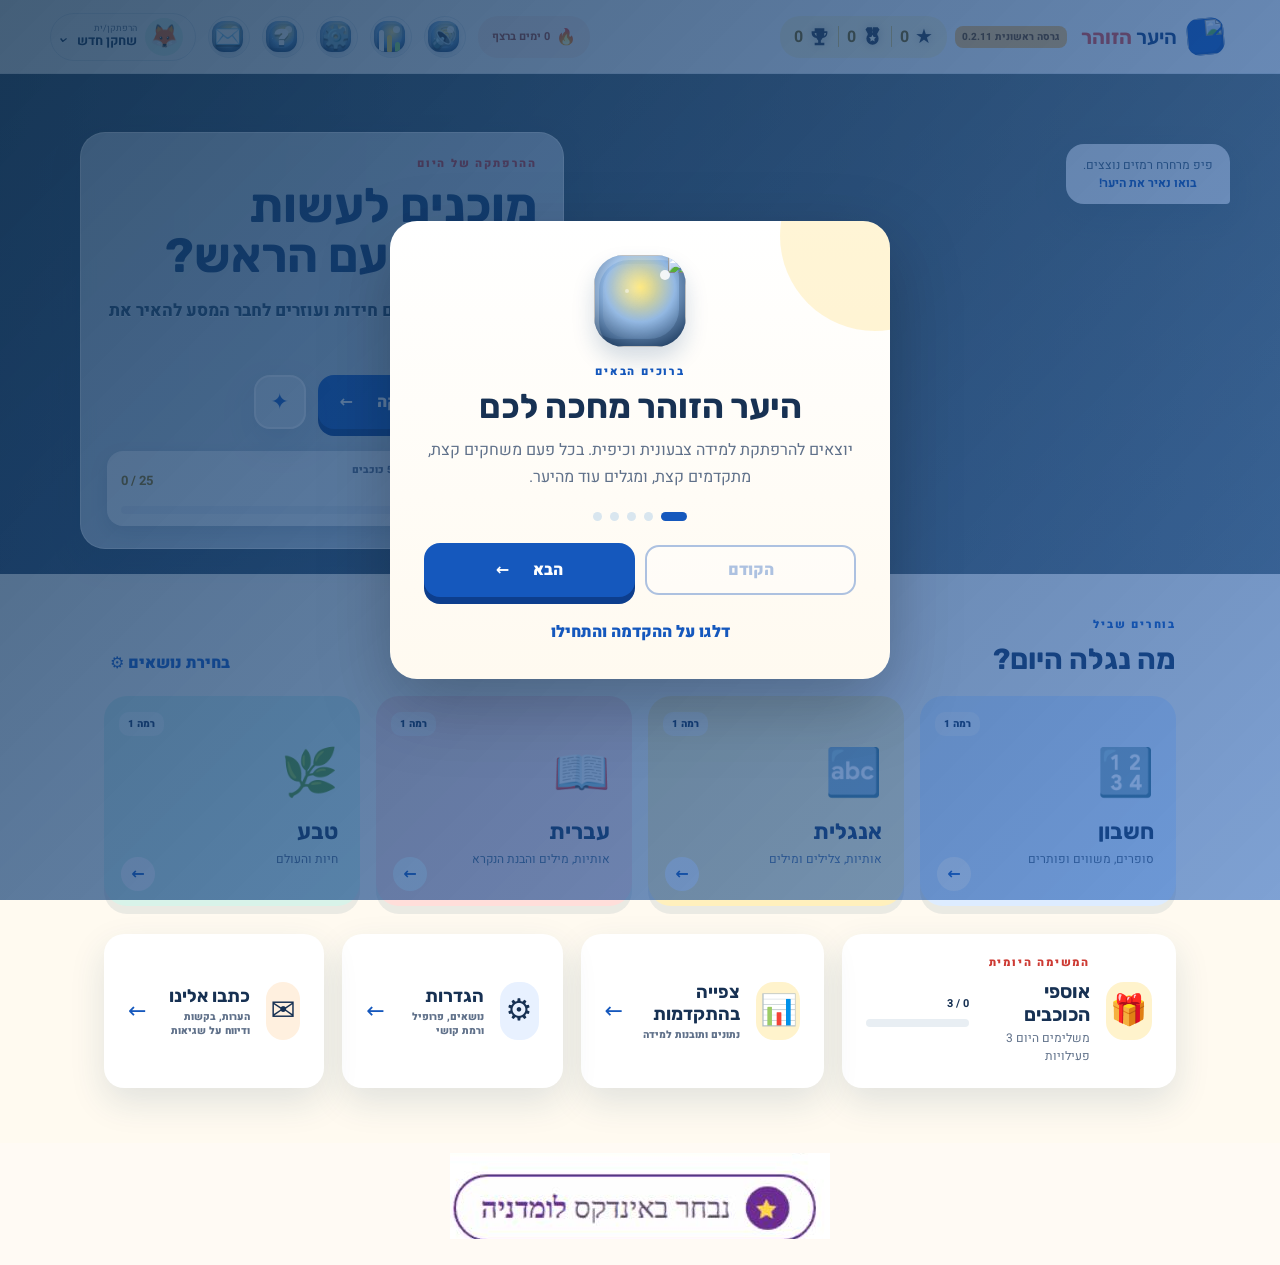
==== commit fe622531: "Add Lomdania index badge" ====
--- a/index.html
+++ b/index.html
@@ -10,12 +10,12 @@
   <title>ההרפתקה ביער הזוהר</title>
   <link rel="icon" type="image/png" href="assets/app-icon-star-forest.png">
   <link rel="apple-touch-icon" href="assets/app-icon-star-forest.png">
-  <link rel="manifest" href="manifest.webmanifest?v=0.2.10">
+  <link rel="manifest" href="manifest.webmanifest?v=0.2.11">
   <link rel="preconnect" href="https://fonts.googleapis.com">
   <link rel="preconnect" href="https://fonts.gstatic.com" crossorigin>
   <link href="https://fonts.googleapis.com/css2?family=Heebo:wght@500;600;700;800;900&family=Rubik:wght@600;700;800;900&display=swap" rel="stylesheet">
-<link rel="stylesheet" href="styles.css?build=0.2.10">
-<link rel="stylesheet" href="share.css?build=0.2.10">
+<link rel="stylesheet" href="styles.css?build=0.2.11">
+<link rel="stylesheet" href="share.css?build=0.2.11">
 </head>
 <body>
   <div id="app">
@@ -311,6 +311,12 @@
 
     </main>
 
+    <footer class="lomdania-footer">
+      <a href="https://lomdania.co.il/" target="_blank" rel="noopener noreferrer" aria-label="נבחר באינדקס לומדניה — מעבר לאתר לומדניה">
+        <img src="assets/lomdania-badge.png" alt="נבחר באינדקס לומדניה">
+      </a>
+    </footer>
+
     <div class="modal-backdrop intro-backdrop" id="introModal">
       <div class="modal intro-modal">
         <div class="intro-icon" id="introIcon">🌟</div>
@@ -463,10 +469,10 @@
       <p>היער הזוהר בנוי למסך עומד (אנכי). כך רואים טוב יותר את השאלות, הכפתורים והחבר למסע.</p>
     </div>
   </div>
-<script type="module" src="stats-client.js?build=0.2.10"></script>
-<script src="games.js?build=0.2.10"></script>
-<script src="difficulty-levels.js?build=0.2.10"></script>
-<script src="expanded-question-banks.js?build=0.2.10"></script>
-<script src="app.js?build=0.2.10"></script>
+<script type="module" src="stats-client.js?build=0.2.11"></script>
+<script src="games.js?build=0.2.11"></script>
+<script src="difficulty-levels.js?build=0.2.11"></script>
+<script src="expanded-question-banks.js?build=0.2.11"></script>
+<script src="app.js?build=0.2.11"></script>
 </body>
 </html>
--- a/styles.css
+++ b/styles.css
@@ -541,3 +541,10 @@
   .top-actions .profile-pill>span:nth-child(2){display:none}
   .top-actions .profile-pill i{display:block;color:var(--blue);font-size:18px;font-style:normal;line-height:1}
 }
+
+/* External learning-index acknowledgement, kept compact beneath the site content. */
+.lomdania-footer{display:flex;justify-content:center;padding:10px 18px 26px;background:#fffaf4}
+.lomdania-footer a{display:block;line-height:0;border-radius:999px}
+.lomdania-footer img{display:block;width:min(380px,90vw);height:auto;transition:transform .18s ease,filter .18s ease}
+.lomdania-footer a:focus-visible{outline:3px solid #713c95;outline-offset:4px}
+@media(hover:hover){.lomdania-footer a:hover img{transform:translateY(-2px);filter:drop-shadow(0 5px 6px rgba(78,38,105,.18))}}
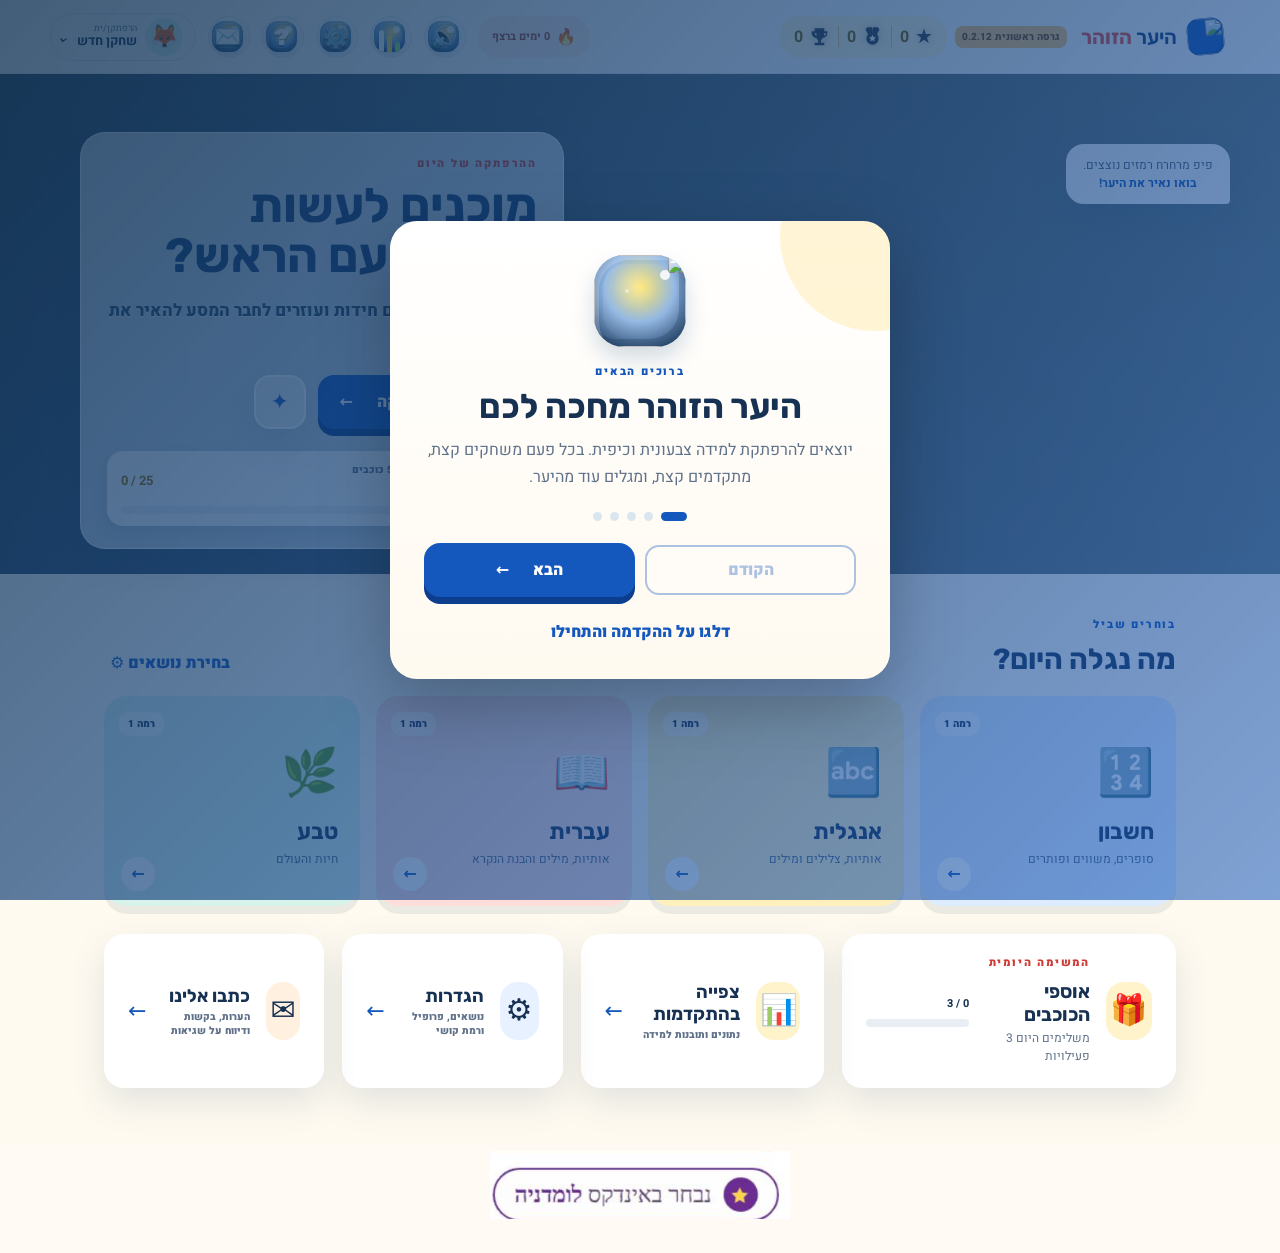
==== commit 490d7a7b: "Fix Lomdania badge mobile sizing" ====
--- a/index.html
+++ b/index.html
@@ -10,12 +10,12 @@
   <title>ההרפתקה ביער הזוהר</title>
   <link rel="icon" type="image/png" href="assets/app-icon-star-forest.png">
   <link rel="apple-touch-icon" href="assets/app-icon-star-forest.png">
-  <link rel="manifest" href="manifest.webmanifest?v=0.2.11">
+  <link rel="manifest" href="manifest.webmanifest?v=0.2.12">
   <link rel="preconnect" href="https://fonts.googleapis.com">
   <link rel="preconnect" href="https://fonts.gstatic.com" crossorigin>
   <link href="https://fonts.googleapis.com/css2?family=Heebo:wght@500;600;700;800;900&family=Rubik:wght@600;700;800;900&display=swap" rel="stylesheet">
-<link rel="stylesheet" href="styles.css?build=0.2.11">
-<link rel="stylesheet" href="share.css?build=0.2.11">
+<link rel="stylesheet" href="styles.css?build=0.2.12">
+<link rel="stylesheet" href="share.css?build=0.2.12">
 </head>
 <body>
   <div id="app">
@@ -469,10 +469,10 @@
       <p>היער הזוהר בנוי למסך עומד (אנכי). כך רואים טוב יותר את השאלות, הכפתורים והחבר למסע.</p>
     </div>
   </div>
-<script type="module" src="stats-client.js?build=0.2.11"></script>
-<script src="games.js?build=0.2.11"></script>
-<script src="difficulty-levels.js?build=0.2.11"></script>
-<script src="expanded-question-banks.js?build=0.2.11"></script>
-<script src="app.js?build=0.2.11"></script>
+<script type="module" src="stats-client.js?build=0.2.12"></script>
+<script src="games.js?build=0.2.12"></script>
+<script src="difficulty-levels.js?build=0.2.12"></script>
+<script src="expanded-question-banks.js?build=0.2.12"></script>
+<script src="app.js?build=0.2.12"></script>
 </body>
 </html>
--- a/styles.css
+++ b/styles.css
@@ -543,8 +543,9 @@
 }
 
 /* External learning-index acknowledgement, kept compact beneath the site content. */
-.lomdania-footer{display:flex;justify-content:center;padding:10px 18px 26px;background:#fffaf4}
+.lomdania-footer{display:flex;justify-content:center;padding:8px 18px max(34px,env(safe-area-inset-bottom));background:#fffaf4}
 .lomdania-footer a{display:block;line-height:0;border-radius:999px}
-.lomdania-footer img{display:block;width:min(380px,90vw);height:auto;transition:transform .18s ease,filter .18s ease}
+.lomdania-footer img{display:block;width:min(300px,82vw);height:auto;transition:transform .18s ease,filter .18s ease}
 .lomdania-footer a:focus-visible{outline:3px solid #713c95;outline-offset:4px}
 @media(hover:hover){.lomdania-footer a:hover img{transform:translateY(-2px);filter:drop-shadow(0 5px 6px rgba(78,38,105,.18))}}
+@media(max-width:520px){.lomdania-footer{padding-top:6px;padding-bottom:max(46px,calc(env(safe-area-inset-bottom) + 24px))}.lomdania-footer img{width:min(235px,70vw)}}
